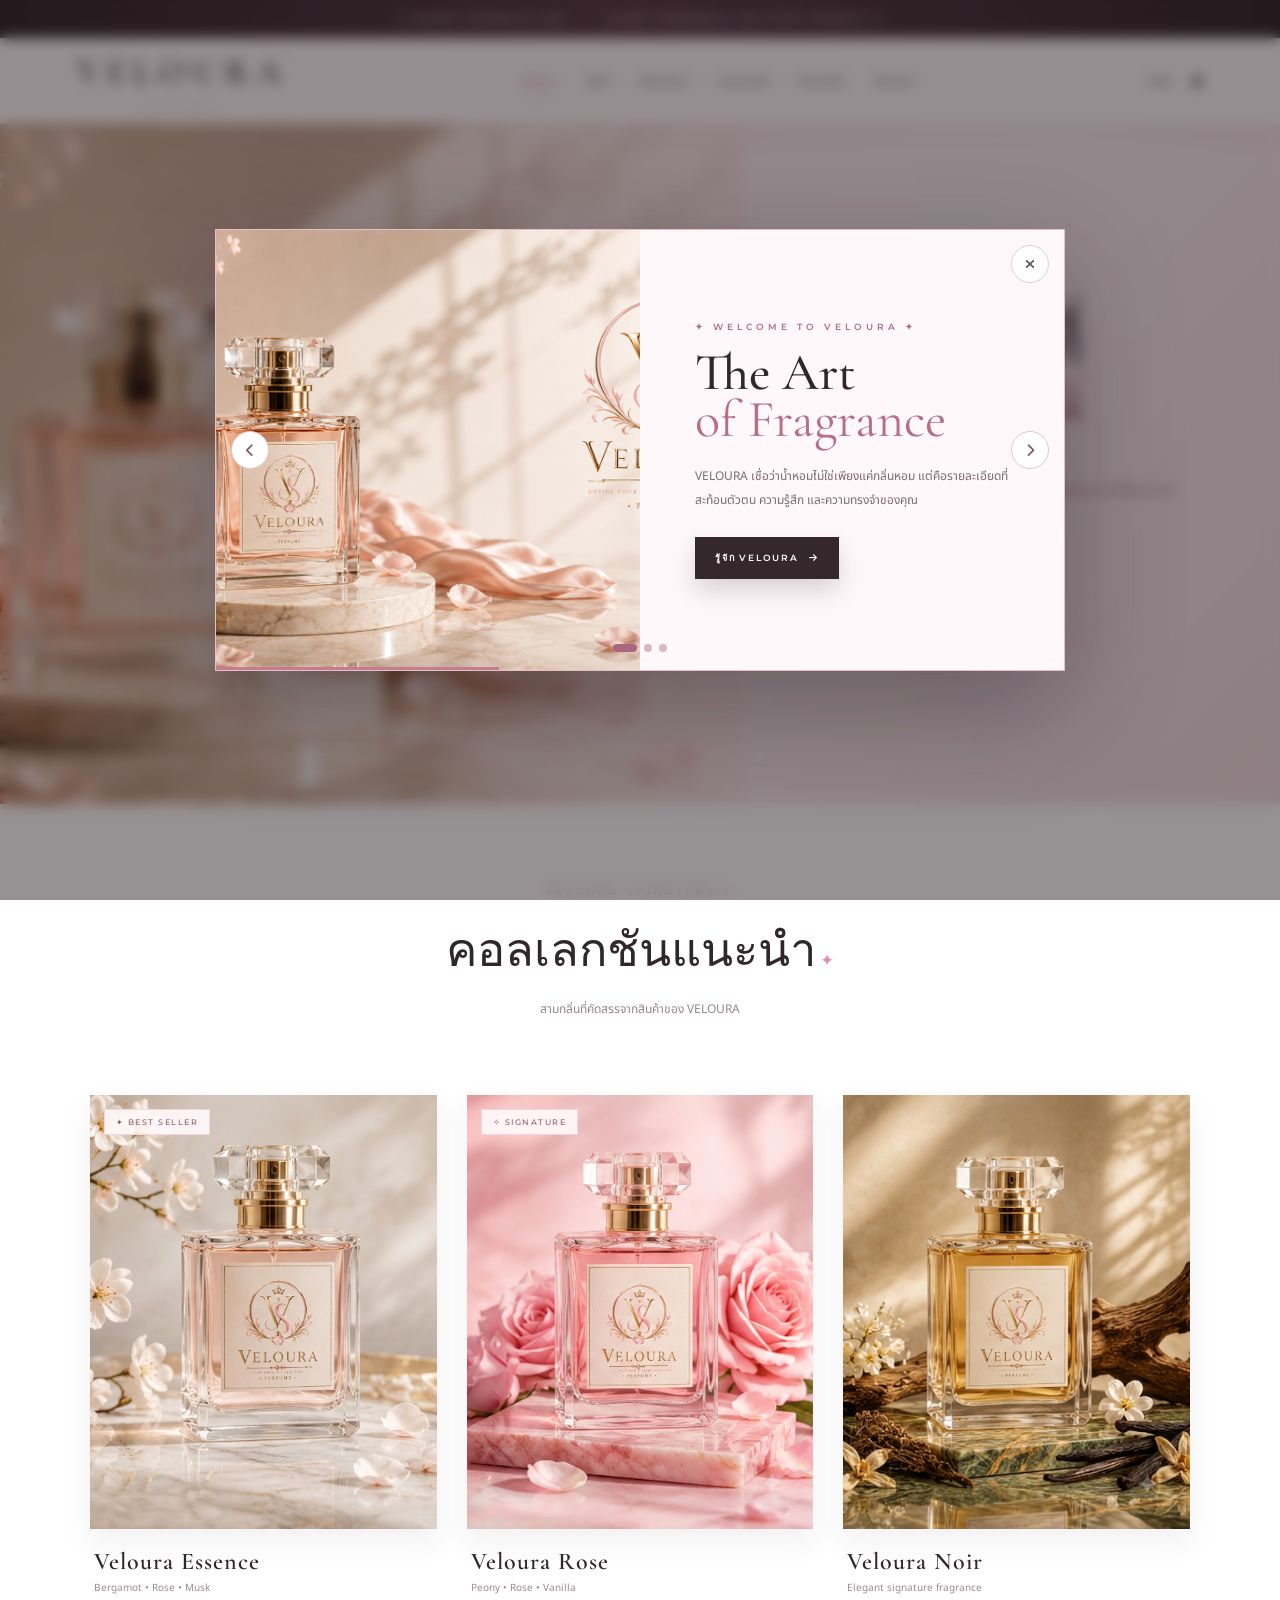
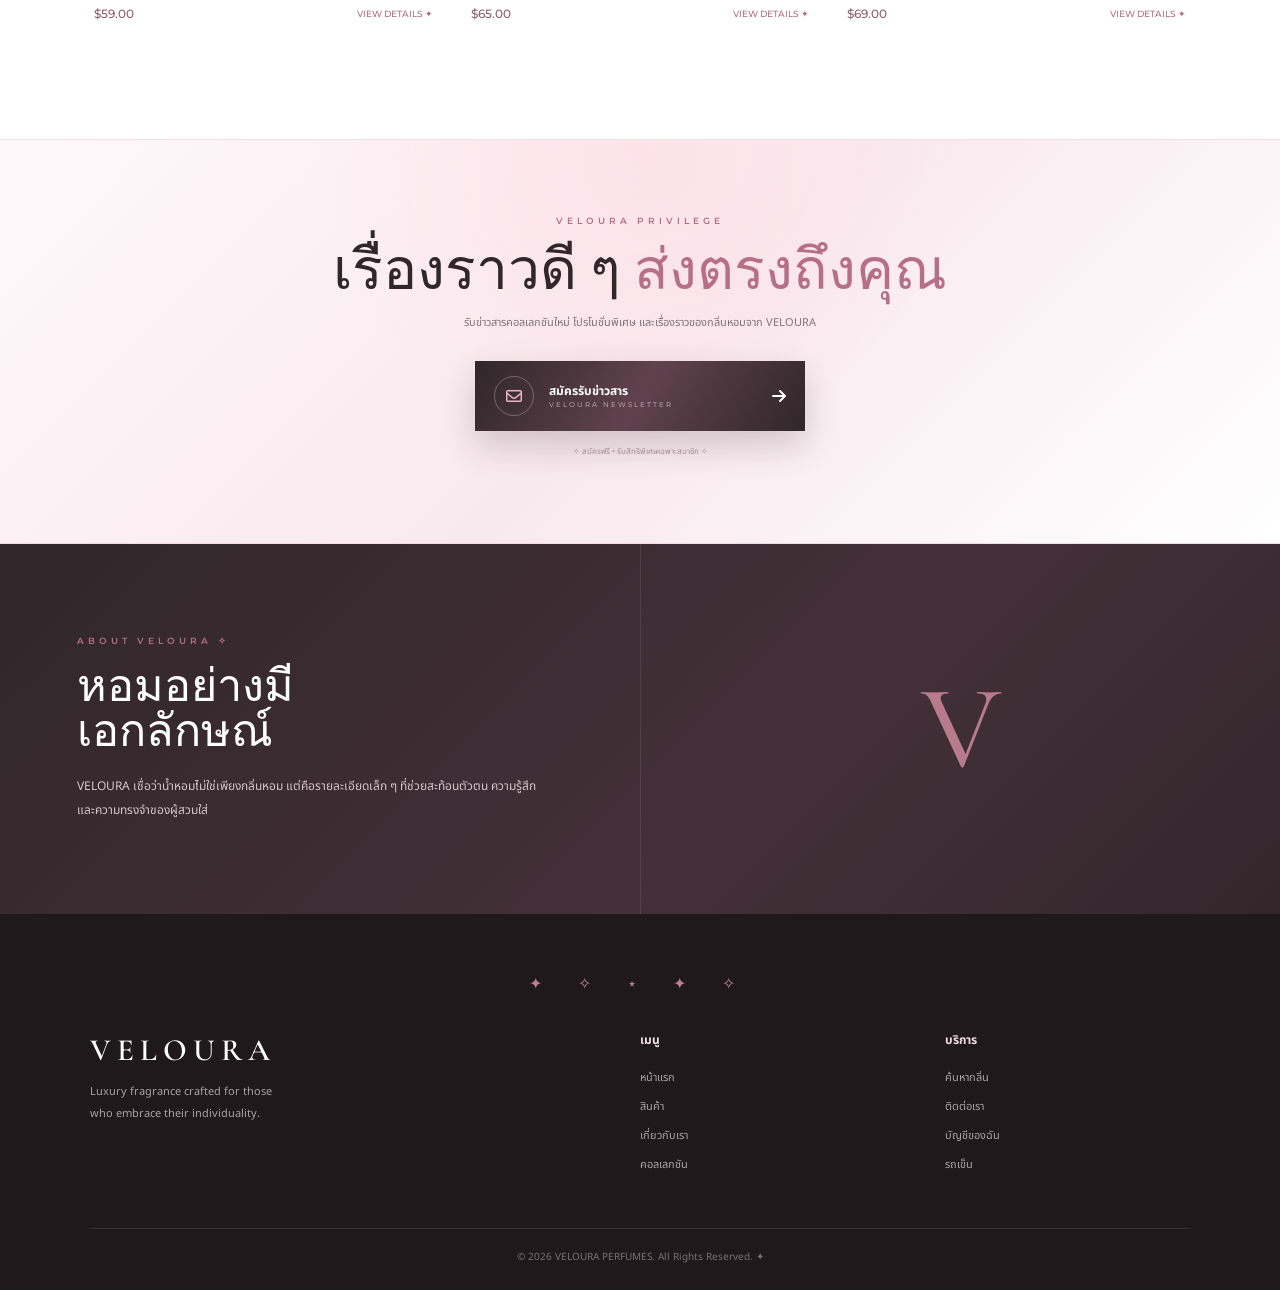
==== index.html @ f57fbe03 "Add initial index.html for Veloura Perfumes site" ====
<!DOCTYPE html>
<html lang="th">
<head>
<meta charset="UTF-8">
<meta name="viewport" content="width=device-width, initial-scale=1.0">
<title>Veloura Perfumes | Luxury Fragrance</title>
<link rel="preconnect" href="https://fonts.googleapis.com"><link rel="preconnect" href="https://fonts.gstatic.com" crossorigin>
<link href="https://fonts.googleapis.com/css2?family=Cormorant+Garamond:wght@400;500;600;700&family=Montserrat:wght@300;400;500;600&family=Noto+Sans+Thai:wght@300;400;500;600&display=swap" rel="stylesheet">
<link rel="stylesheet" href="https://cdnjs.cloudflare.com/ajax/libs/font-awesome/6.5.2/css/all.min.css">
<style>
*{box-sizing:border-box;margin:0;padding:0}html{scroll-behavior:smooth}body{font-family:"Noto Sans Thai","Montserrat",sans-serif;background:#fff9fb;color:#30272a;overflow-x:hidden}a{text-decoration:none;color:inherit}
.top-bar{min-height:38px;background:linear-gradient(90deg,#251b1f,#4a3039,#251b1f);color:#fff1f5;display:flex;align-items:center;justify-content:center;font-size:10px;letter-spacing:2px;text-align:center;padding:5px}
nav{min-height:86px;background:rgba(255,250,252,.94);backdrop-filter:blur(16px);display:flex;align-items:center;justify-content:space-between;padding:0 6%;border-bottom:1px solid #efdde3;position:sticky;top:0;z-index:1000;box-shadow:0 8px 30px rgba(109,66,81,.06)}
.logo{text-align:center;line-height:1;color:#30272a;min-width:190px;position:relative}.logo:before,.logo:after{content:"✦";position:absolute;color:#d28da2;font-size:10px;top:3px}.logo:before{left:0}.logo:after{right:0}.logo-main{display:block;font:600 35px "Cormorant Garamond";letter-spacing:7px}.logo-sub{display:block;font:8px "Montserrat";letter-spacing:6px;margin-top:8px;color:#b37c91}
.nav-links{display:flex;align-items:center;gap:27px}.nav-links a,.nav-right a{font-size:12px;color:#62545a;transition:.3s;position:relative}.nav-links a:after{content:"";position:absolute;left:50%;bottom:-10px;width:0;height:1px;background:#c9879c;transition:.3s;transform:translateX(-50%)}.nav-links a:hover,.nav-links a.active,.nav-right a:hover{color:#b36e85}.nav-links a:hover:after,.nav-links a.active:after{width:70%}.nav-right{display:flex;align-items:center;gap:20px}.cart{position:relative}.cart-count{position:absolute;top:-10px;right:-13px;width:18px;height:18px;border-radius:50%;background:linear-gradient(135deg,#d996aa,#b96f89);color:#fff;font:10px "Montserrat";display:flex;align-items:center;justify-content:center}
.hero{min-height:680px;display:grid;grid-template-columns:58% 42%;overflow:hidden;background:linear-gradient(135deg,#f5e4e8,#f8eef1 55%,#f0dce2)}.hero-image{min-height:680px;overflow:hidden;position:relative}.hero-image:after{content:"";position:absolute;inset:0;background:linear-gradient(90deg,transparent 55%,rgba(246,226,232,.82))}.hero-image img{width:100%;height:100%;object-fit:cover;display:block;transition:1.2s}.hero:hover .hero-image img{transform:scale(1.025)}.hero-content{display:flex;flex-direction:column;justify-content:center;padding:70px 10%}.eyebrow,.ad-kicker,.newsletter-cta-kicker,.story-kicker{font:600 9px "Montserrat";letter-spacing:4px;color:#b36e85;margin-bottom:18px}.hero h1{font:500 clamp(50px,5vw,78px)/.88 "Cormorant Garamond";margin-bottom:20px}.hero h1 em,.ad-content h2 em,.ad-new-content h2 em,.newsletter-cta-content h2 em{color:#b66f86;font-style:normal;font-weight:400}.hero-line{width:80px;height:2px;background:linear-gradient(90deg,#c7859a,#eed2da);margin:5px 0 22px}.hero-description{font-size:13px;line-height:2;color:#786b71;max-width:390px;margin-bottom:32px}.shop-button,.ad-button{display:inline-flex;align-items:center;justify-content:center;gap:10px;width:max-content;padding:14px 20px;background:#34282d;color:#fff;font:600 9px "Montserrat";letter-spacing:1.8px;transition:.3s;box-shadow:0 12px 25px rgba(52,40,45,.18)}.shop-button{width:200px}.shop-button:hover,.ad-button:hover{background:#a9667d;transform:translateY(-3px)}.hero-note{margin-top:25px;font-size:9px;letter-spacing:1.5px;color:#9b858d}
.intro{text-align:center;padding:82px 20px 52px;background:#fff}.intro-kicker{font:500 9px "Montserrat";letter-spacing:4px;color:#bd7d91;margin-bottom:15px}.intro h2{font:500 47px "Cormorant Garamond";margin-bottom:13px}.intro h2:after{content:"  ✦";color:#d596aa;font-size:17px}.intro p{font-size:12px;color:#95868d}.collection{background:#fff;padding:25px 7% 100px}.products{display:grid;grid-template-columns:repeat(3,1fr);gap:30px;max-width:1120px;margin:auto}.product{position:relative;transition:.35s}.product:hover{transform:translateY(-7px)}.product-image{aspect-ratio:4/5;background:#f7eef1;overflow:hidden;position:relative;box-shadow:0 12px 28px rgba(95,57,70,.08)}.product-image img{width:100%;height:100%;object-fit:cover;display:block;transition:.7s}.product:hover img{transform:scale(1.065)}.product-tag{position:absolute;top:14px;left:14px;background:rgba(255,248,250,.92);padding:7px 11px;font:500 8px "Montserrat";letter-spacing:1.5px;color:#8c5d6d;z-index:2;border:1px solid #f0d6de}.product-info{padding:18px 4px}.product-info h3{font:600 24px "Cormorant Garamond";letter-spacing:1px;margin-bottom:4px}.product-info p{font-size:10px;color:#998a91;margin-bottom:10px;white-space:nowrap;overflow:hidden;text-overflow:ellipsis}.product-bottom{display:flex;justify-content:space-between;align-items:center}.product-price{font:500 12px "Montserrat";color:#8e6070}.view-product{font:500 9px "Montserrat";color:#b16d83}
.newsletter-cta-section{padding:75px 20px 85px;text-align:center;background:radial-gradient(circle at 50% 0%,rgba(255,220,230,.65),transparent 42%),linear-gradient(135deg,#fff8fa,#f8e9ee 52%,#fff);border-block:1px solid #f1dce3}.newsletter-cta-content{max-width:620px;margin:auto}.newsletter-cta-content h2{font:500 clamp(40px,5vw,57px)/.95 "Cormorant Garamond";margin-bottom:14px}.newsletter-cta-content p{max-width:470px;margin:0 auto 27px;color:#83747b;font-size:11px;line-height:2}.newsletter-main-button{display:inline-flex;align-items:center;gap:15px;min-width:330px;padding:15px 19px;text-align:left;background:linear-gradient(120deg,#30272a,#60424d,#30272a);color:#fff;box-shadow:0 15px 35px rgba(62,40,49,.2)}.button-icon{width:40px;height:40px;display:flex;align-items:center;justify-content:center;border:1px solid rgba(255,255,255,.28);border-radius:50%;color:#e8b6c5}.newsletter-main-button strong{display:block;font-size:12px}.newsletter-main-button small{display:block;color:#cdbdc3;font:7px "Montserrat";letter-spacing:2px}.button-arrow{margin-left:auto}.newsletter-cta-note{margin-top:15px;color:#a48d96;font-size:8px}
.story{background:linear-gradient(135deg,#30272a,#443038 60%,#33272c);color:#fff;display:grid;grid-template-columns:1fr 1fr;min-height:370px}.story-content{padding:75px 12%;display:flex;flex-direction:column;justify-content:center}.story h2{font:500 45px/1 "Cormorant Garamond";margin-bottom:20px}.story p{font-size:12px;line-height:2;color:#d4c5ca;max-width:460px}.story-mark{display:flex;align-items:center;justify-content:center;font:500 120px "Cormorant Garamond";color:#b87b8e;border-left:1px solid rgba(255,255,255,.09)}
footer{background:#20191c;color:#fff;padding:58px 7% 25px}footer:before{content:"✦  ✧  ⋆  ✦  ✧";display:block;text-align:center;color:#bd8093;letter-spacing:16px;margin-bottom:35px}.footer-container{display:grid;grid-template-columns:2fr 1fr 1fr;gap:60px;max-width:1120px;margin:auto}.footer-logo{font:600 31px "Cormorant Garamond";letter-spacing:6px;margin-bottom:12px}footer p,footer a{font-size:11px;line-height:2;color:#aaa0a4}footer h3{font-size:12px;margin-bottom:18px;color:#f0dbe2}footer a{display:block;margin-bottom:7px}.copyright{text-align:center;border-top:1px solid #3b3034;margin-top:45px;padding-top:20px;color:#777075;font-size:10px}
/* Popup */.veloura-ad-overlay{position:fixed;inset:0;z-index:20000;display:flex;align-items:center;justify-content:center;padding:20px;background:rgba(36,25,30,.48);backdrop-filter:blur(7px)}.veloura-ad-box{width:min(850px,100%);min-height:440px;position:relative;overflow:hidden;background:#fff8fa;border:1px solid rgba(213,145,164,.55);box-shadow:0 35px 100px rgba(30,20,25,.35)}.veloura-ad-slider{min-height:440px;position:relative}.veloura-ad-slide{position:absolute;inset:0;display:grid;grid-template-columns:1fr 1fr;opacity:0;visibility:hidden;transform:translateX(20px);transition:.45s}.veloura-ad-slide.active{opacity:1;visibility:visible;transform:translateX(0)}.veloura-ad-close{position:absolute;z-index:20;top:15px;right:15px;width:38px;height:38px;border-radius:50%;border:1px solid #e4cbd4;background:#fff;color:#5c4b52;cursor:pointer}.ad-store-image,.ad-new-image{min-height:440px;overflow:hidden}.ad-store-image img,.ad-new-image img{width:100%;height:100%;object-fit:cover;display:block}.ad-content,.ad-new-content{padding:55px;display:flex;flex-direction:column;justify-content:center}.ad-content h2,.ad-new-content h2{font:500 52px/.9 "Cormorant Garamond";margin-bottom:20px}.ad-content p,.ad-new-description{font-size:12px;line-height:2;color:#786b71;margin-bottom:25px}.ad-promotion{background:linear-gradient(135deg,#38282f,#62404d);color:#fff;display:flex;align-items:center;justify-content:center;text-align:center}.ad-promotion-content{padding:50px 30px}.ad-promotion h2{font:500 60px/.9 "Cormorant Garamond";margin-bottom:10px}.ad-promotion .ad-kicker{color:#e5b4c2}.promo-big{font:600 25px "Montserrat";letter-spacing:2px;margin-bottom:12px}.promo-detail{color:#d8c6cd;font-size:11px;line-height:2;max-width:440px;margin:0 auto 25px}.promo-code{display:inline-block;padding:9px 20px;border:1px solid rgba(232,185,199,.55);color:#f0c8d4;font:600 10px "Montserrat";letter-spacing:2px;margin-bottom:25px}.ad-promotion .ad-button{background:#f0c7d3;color:#3b2b31;margin:auto}.ad-new-product{display:grid;grid-template-columns:45% 55%;background:#fff8fa}.new-label{position:absolute;top:22px;left:22px;z-index:4;padding:8px 12px;background:#fff;border:1px solid #e5c9d2;color:#9a6174;font:600 8px "Montserrat";letter-spacing:1.7px}.ad-new-image{position:relative;background:#f3e1e7}.ad-new-content h2{font-size:48px}.ad-new-name{font:600 27px "Cormorant Garamond";color:#b16d83;margin-bottom:10px}.ad-new-description{display:-webkit-box;-webkit-line-clamp:3;-webkit-box-orient:vertical;overflow:hidden}.ad-new-price{font:600 14px "Montserrat";color:#8e6070;letter-spacing:1px;margin-bottom:22px}.ad-controls{position:absolute;left:50%;bottom:18px;transform:translateX(-50%);z-index:30;display:flex;gap:7px}.ad-dot{width:8px;height:8px;border:0;border-radius:50%;background:#d9b7c2;cursor:pointer}.ad-dot.active{width:24px;border-radius:10px;background:#a9677d}.ad-arrow{position:absolute;top:50%;transform:translateY(-50%);z-index:25;width:38px;height:38px;border-radius:50%;border:1px solid #dfc5cd;background:#fff;color:#725963;cursor:pointer}.ad-prev{left:15px}.ad-next{right:15px}.ad-progress{position:absolute;left:0;bottom:0;height:3px;width:33.333%;background:#c37d93;z-index:40}
@media(max-width:800px){nav{padding:18px 20px;flex-wrap:wrap;justify-content:center;gap:16px}.logo{width:100%;order:-1}.nav-links{flex-wrap:wrap;justify-content:center;gap:14px}.nav-right{position:static}.hero{grid-template-columns:1fr}.hero-image{min-height:430px}.hero-content{text-align:center;align-items:center;min-height:500px}.hero-line{margin-inline:auto}.products{grid-template-columns:repeat(2,1fr)}.story{grid-template-columns:1fr}.story-mark{display:none}.veloura-ad-slide{grid-template-columns:1fr;overflow-y:auto}.ad-store-image,.ad-new-image{min-height:220px;height:220px}.ad-content,.ad-new-content{padding:30px 28px 65px;min-height:280px}.ad-promotion{min-height:500px}.ad-new-product{grid-template-columns:1fr}}
@media(max-width:550px){.top-bar{font-size:8px}.hero-image{min-height:330px}.hero h1{font-size:50px}.intro h2{font-size:38px}.collection{padding-inline:20px}.products{grid-template-columns:1fr;max-width:360px}.footer-container{grid-template-columns:1fr;gap:30px}.veloura-ad-overlay{padding:12px}.veloura-ad-box,.veloura-ad-slider{min-height:540px}.ad-promotion{min-height:540px}.ad-promotion h2{font-size:43px}.ad-content h2,.ad-new-content h2{font-size:40px}.newsletter-main-button{min-width:280px}}
</style>
</head>
<body>

<div class="veloura-ad-overlay" id="velouraAd" role="dialog" aria-modal="true">
<div class="veloura-ad-box">
<button type="button" class="veloura-ad-close" id="closeVelouraAd" aria-label="ปิดโฆษณา"><i class="fa-solid fa-xmark"></i></button>
<div class="veloura-ad-slider">
<div class="veloura-ad-slide active">
<div class="ad-store-image"><img src="images/perfume-hero.jpg" alt="Veloura Perfumes"></div>
<div class="ad-content"><div class="ad-kicker">✦ WELCOME TO VELOURA ✦</div><h2>The Art<br><em>of Fragrance</em></h2><p>VELOURA เชื่อว่าน้ำหอมไม่ใช่เพียงแค่กลิ่นหอม แต่คือรายละเอียดที่สะท้อนตัวตน ความรู้สึก และความทรงจำของคุณ</p><a href="about.html" class="ad-button">รู้จัก VELOURA <i class="fa-solid fa-arrow-right"></i></a></div>
</div>
<div class="veloura-ad-slide">
<div class="ad-promotion"><div class="ad-promotion-content"><div class="ad-kicker">✦ VELOURA SPECIAL OFFER ✦</div><h2>Special<br><em>Privilege</em></h2><div class="promo-big">FREE SHIPPING</div><p class="promo-detail">จัดส่งฟรีสำหรับทุกคำสั่งซื้อ เมื่อมียอดสั่งซื้อครบ $50 พร้อมพบกับคอลเลกชันและสิทธิพิเศษจาก VELOURA</p><div class="promo-code">✦ ORDER $50+ • FREE SHIPPING ✦</div><br><a href="products.html" class="ad-button">ช้อปสินค้า <i class="fa-solid fa-arrow-right"></i></a></div></div>
</div>
<div class="veloura-ad-slide">
<div class="ad-new-product">
<div class="ad-new-image"><div class="new-label">✦ NEW ARRIVAL</div><img src="images/perfume5.jpg" alt="Veloura New Scent" onerror="this.src='images/perfume-hero.jpg';"></div>
<div class="ad-new-content"><div class="ad-kicker">VELOURA NEW COLLECTION</div><h2>Meet<br><em>the New Scent</em></h2><div class="ad-new-name">Veloura Signature</div><p class="ad-new-description">ค้นพบกลิ่นใหม่จาก VELOURA น้ำหอมที่ออกแบบมาเพื่อสะท้อนตัวตนและเสน่ห์ในแบบของคุณ</p><div class="ad-new-price">$75.00</div><a href="products.html" class="ad-button">ดูสินค้าใหม่ <i class="fa-solid fa-arrow-right"></i></a></div>
</div>
</div>
</div>
<button type="button" class="ad-arrow ad-prev" id="adPrev"><i class="fa-solid fa-chevron-left"></i></button>
<button type="button" class="ad-arrow ad-next" id="adNext"><i class="fa-solid fa-chevron-right"></i></button>
<div class="ad-controls"><button class="ad-dot active" data-slide="0"></button><button class="ad-dot" data-slide="1"></button><button class="ad-dot" data-slide="2"></button></div><div class="ad-progress" id="adProgress"></div>
</div></div>

<div class="top-bar">✦ จัดส่งฟรี เมื่อสั่งซื้อครบ $50 &nbsp; • &nbsp; LUXURY FRAGRANCE FOR EVERY MOMENT ✦</div>
<nav>
<a href="index.html" class="logo"><span class="logo-main">VELOURA</span><span class="logo-sub">PERFUMES</span></a>
<div class="nav-links"><a href="index.html" class="active">หน้าแรก</a><a href="products.html">สินค้า</a><a href="about.html">เกี่ยวกับเรา</a><a href="collection.html">คอลเลกชัน</a><a href="find-scent.html">ค้นหากลิ่น</a><a href="contact.html">ติดต่อเรา</a></div>
<div class="nav-right"><a href="account.html">บัญชี</a><a href="cart.html" class="cart"><i class="fa-solid fa-bag-shopping"></i><span class="cart-count" id="cartCount">0</span></a></div>
</nav>

<section class="hero"><div class="hero-image"><img src="images/perfume-hero.jpg" alt="Veloura Luxury Perfume"></div><div class="hero-content"><div class="eyebrow">✦ THE ART OF FRAGRANCE ✦</div><h1>กลิ่นหอมที่<br><em>เป็นตัวคุณ</em></h1><div class="hero-line"></div><p class="hero-description">ค้นพบเสน่ห์ของน้ำหอมที่คัดสรรอย่างพิถีพิถัน ให้ทุกกลิ่นบอกเล่าเรื่องราวและสะท้อนตัวตนของคุณ</p><a href="products.html" class="shop-button">เลือกซื้อน้ำหอม <i class="fa-solid fa-arrow-right"></i></a><div class="hero-note">✧ EAU DE PARFUM • SIGNATURE COLLECTION ✧</div></div></section>

<section class="intro"><div class="intro-kicker">VELOURA SIGNATURE ✦</div><h2>คอลเลกชันแนะนำ</h2><p>สามกลิ่นที่คัดสรรจากสินค้าของ VELOURA</p></section>
<section class="collection"><div class="products">
<a href="products.html" class="product"><div class="product-image"><div class="product-tag">✦ BEST SELLER</div><img src="images/perfume1.jpg" alt="Veloura Essence" onerror="this.src='images/perfume-hero.jpg';"></div><div class="product-info"><h3>Veloura Essence</h3><p>Bergamot • Rose • Musk</p><div class="product-bottom"><span class="product-price">$59.00</span><span class="view-product">VIEW DETAILS ✦</span></div></div></a>
<a href="products.html" class="product"><div class="product-image"><div class="product-tag">✧ SIGNATURE</div><img src="images/perfume2.jpg" alt="Veloura Rose" onerror="this.src='images/perfume-hero.jpg';"></div><div class="product-info"><h3>Veloura Rose</h3><p>Peony • Rose • Vanilla</p><div class="product-bottom"><span class="product-price">$65.00</span><span class="view-product">VIEW DETAILS ✦</span></div></div></a>
<a href="products.html" class="product"><div class="product-image"><img src="images/perfume3.jpg" alt="Veloura Noir" onerror="this.src='images/perfume-hero.jpg';"></div><div class="product-info"><h3>Veloura Noir</h3><p>Elegant signature fragrance</p><div class="product-bottom"><span class="product-price">$69.00</span><span class="view-product">VIEW DETAILS ✦</span></div></div></a>
</div></section>

<section class="newsletter-cta-section"><div class="newsletter-cta-kicker">VELOURA PRIVILEGE</div><div class="newsletter-cta-content"><h2>เรื่องราวดี ๆ <em>ส่งตรงถึงคุณ</em></h2><p>รับข่าวสารคอลเลกชันใหม่ โปรโมชั่นพิเศษ และเรื่องราวของกลิ่นหอมจาก VELOURA</p><a href="newsletter.html" class="newsletter-main-button"><span class="button-icon"><i class="fa-regular fa-envelope"></i></span><span><strong>สมัครรับข่าวสาร</strong><small>VELOURA NEWSLETTER</small></span><i class="fa-solid fa-arrow-right button-arrow"></i></a><div class="newsletter-cta-note">✧ สมัครฟรี • รับสิทธิพิเศษเฉพาะสมาชิก ✧</div></div></section>
<section class="story"><div class="story-content"><div class="story-kicker">ABOUT VELOURA ✧</div><h2>หอมอย่างมี<br>เอกลักษณ์</h2><p>VELOURA เชื่อว่าน้ำหอมไม่ใช่เพียงกลิ่นหอม แต่คือรายละเอียดเล็ก ๆ ที่ช่วยสะท้อนตัวตน ความรู้สึก และความทรงจำของผู้สวมใส่</p></div><div class="story-mark">V</div></section>

<footer><div class="footer-container"><div><div class="footer-logo">VELOURA</div><p>Luxury fragrance crafted for those<br>who embrace their individuality.</p></div><div><h3>เมนู</h3><a href="index.html">หน้าแรก</a><a href="products.html">สินค้า</a><a href="about.html">เกี่ยวกับเรา</a><a href="collection.html">คอลเลกชัน</a></div><div><h3>บริการ</h3><a href="find-scent.html">ค้นหากลิ่น</a><a href="contact.html">ติดต่อเรา</a><a href="account.html">บัญชีของฉัน</a><a href="cart.html">รถเข็น</a></div></div><div class="copyright">© 2026 VELOURA PERFUMES. All Rights Reserved. ✦</div></footer>

<script>
document.addEventListener('DOMContentLoaded',function(){
const cartCount=document.getElementById('cartCount');let total=0;try{const cart=JSON.parse(localStorage.getItem('velouraCart'))||{};if(Array.isArray(cart)){cart.forEach(x=>total+=Number(x.quantity||x.qty||0))}else{Object.values(cart).forEach(x=>total+=typeof x==='object'?Number(x.quantity||x.qty||0):Number(x||0))}}catch(e){}if(total>0){cartCount.textContent=total;cartCount.style.display='flex'}else cartCount.style.display='none';
const ad=document.getElementById('velouraAd'),close=document.getElementById('closeVelouraAd'),slides=document.querySelectorAll('.veloura-ad-slide'),dots=document.querySelectorAll('.ad-dot'),prev=document.getElementById('adPrev'),next=document.getElementById('adNext'),progress=document.getElementById('adProgress');let current=0,timer=null,time=4500;
function show(i){if(i<0)i=slides.length-1;if(i>=slides.length)i=0;slides.forEach(s=>s.classList.remove('active'));dots.forEach(d=>d.classList.remove('active'));slides[i].classList.add('active');if(dots[i])dots[i].classList.add('active');current=i;progress.style.width=((i+1)/slides.length*100)+'%'}function start(){timer=setInterval(()=>show(current+1),time)}function restart(){clearInterval(timer);start()}function hide(){ad.style.opacity='0';ad.style.transition='opacity .25s';setTimeout(()=>ad.style.display='none',250);sessionStorage.setItem('velouraAdsClosed','1');clearInterval(timer)}
next.onclick=()=>{show(current+1);restart()};prev.onclick=()=>{show(current-1);restart()};dots.forEach(d=>d.onclick=()=>{show(parseInt(d.dataset.slide));restart()});close.onclick=hide;ad.onclick=e=>{if(e.target===ad)hide()};document.addEventListener('keydown',e=>{if(e.key==='Escape'&&ad.style.display!=='none')hide()});let sx=0;ad.addEventListener('touchstart',e=>sx=e.changedTouches[0].screenX,{passive:true});ad.addEventListener('touchend',e=>{let d=sx-e.changedTouches[0].screenX;if(Math.abs(d)>=50)d>0?(show(current+1),restart()):(show(current-1),restart())},{passive:true});
if(sessionStorage.getItem('velouraAdsClosed')==='1'){ad.style.display='none';return}show(0);start();
});
</script>
</body>
</html>
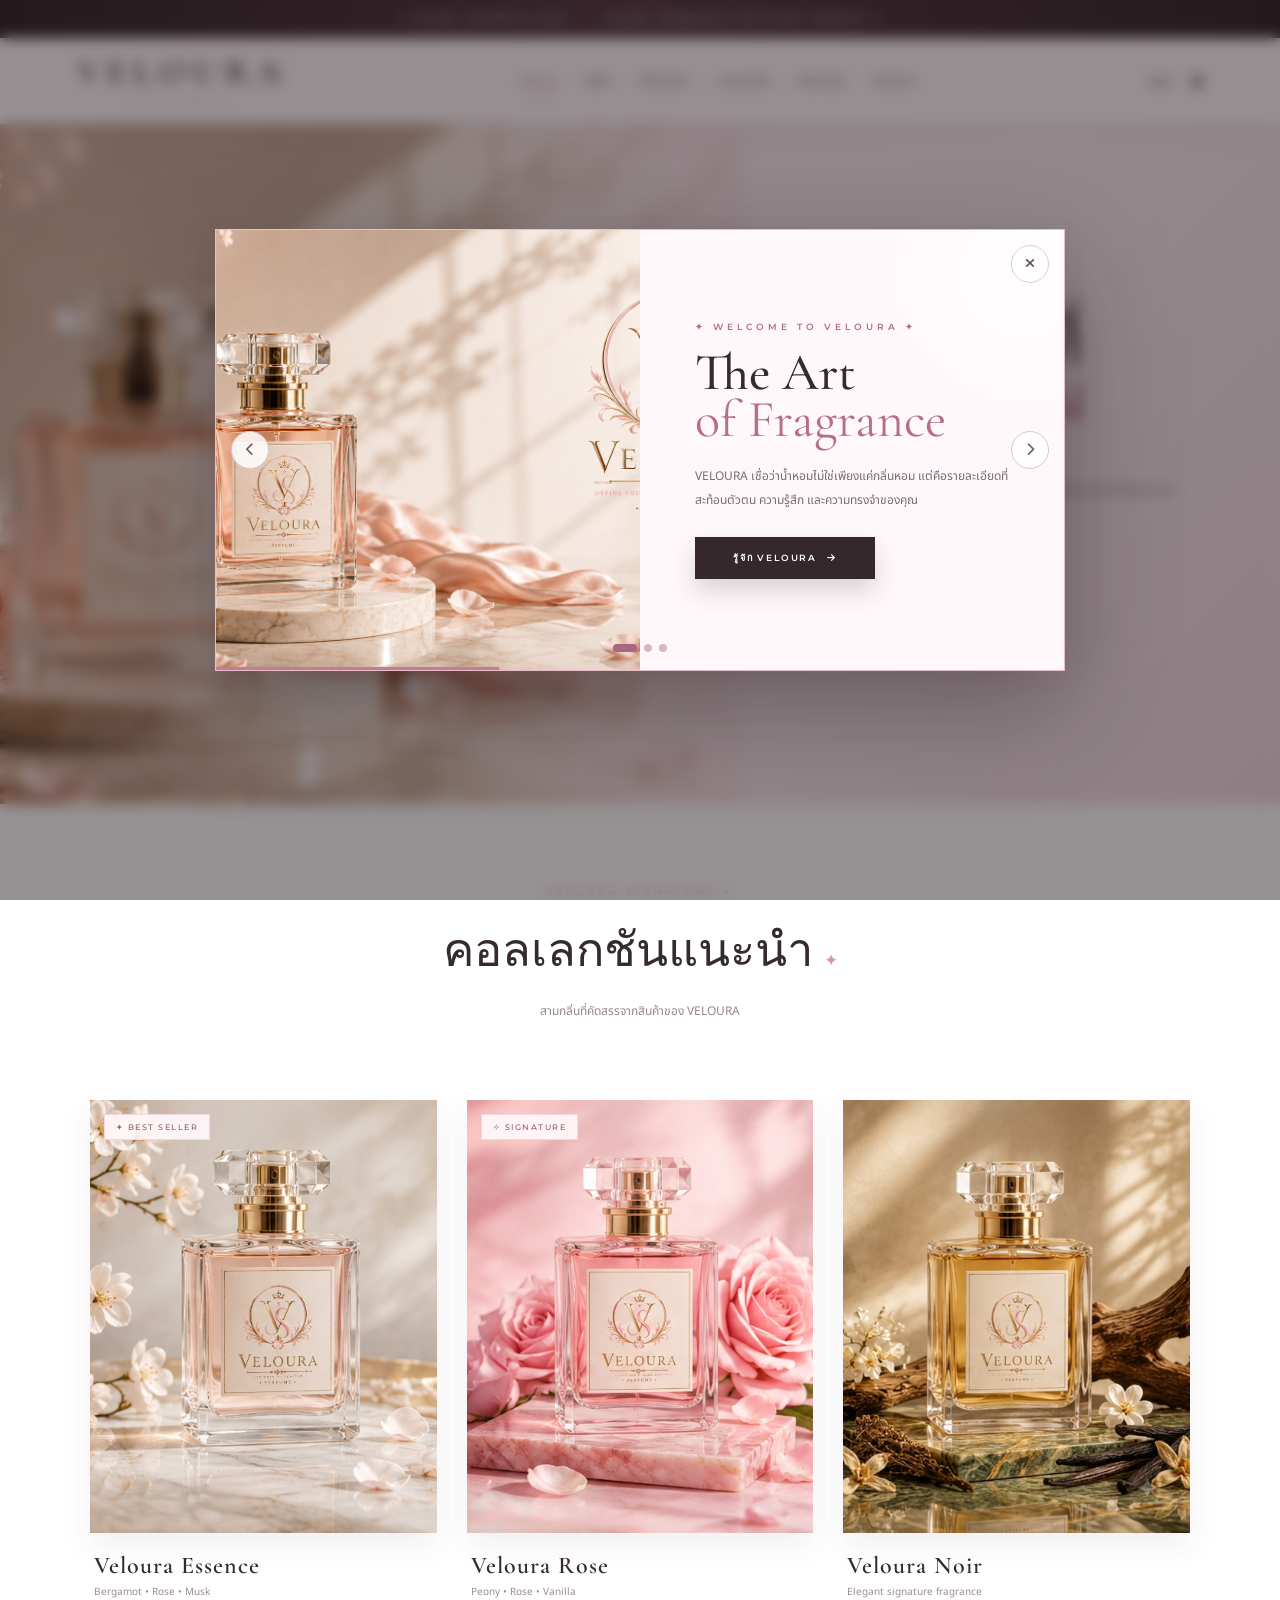
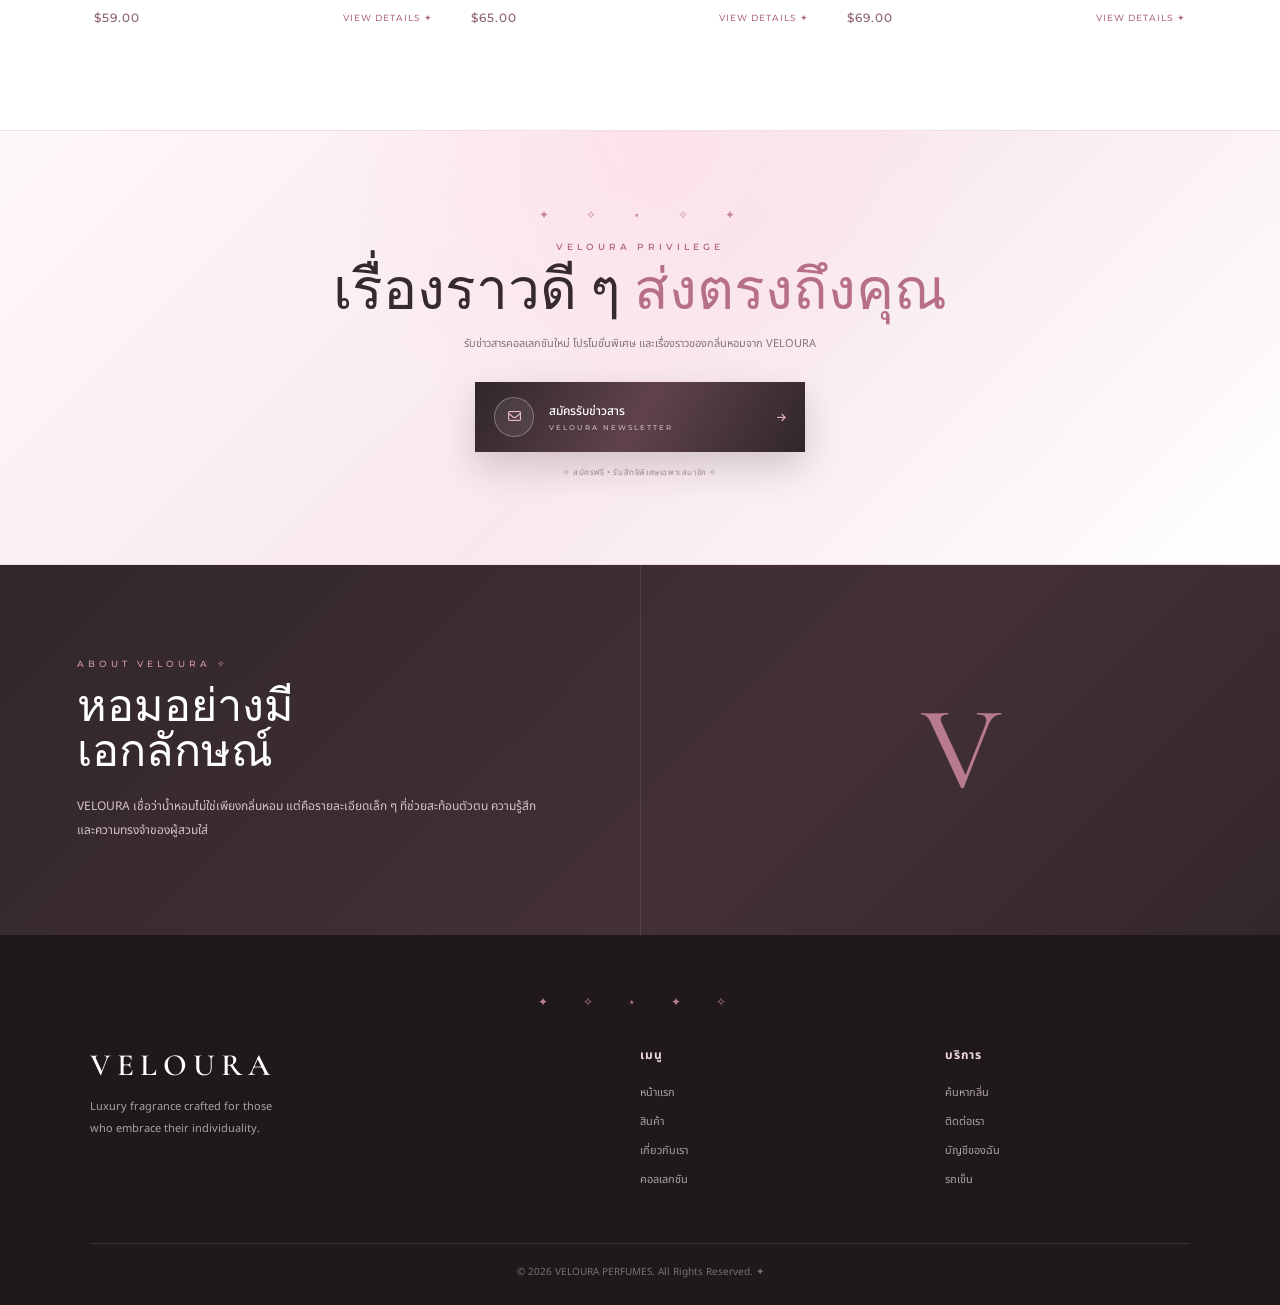
==== commit 44d845fe: "Update index.html" ====
--- a/index.html
+++ b/index.html
@@ -1,82 +1,3412 @@
 <!DOCTYPE html>
 <html lang="th">
+
 <head>
-<meta charset="UTF-8">
-<meta name="viewport" content="width=device-width, initial-scale=1.0">
-<title>Veloura Perfumes | Luxury Fragrance</title>
-<link rel="preconnect" href="https://fonts.googleapis.com"><link rel="preconnect" href="https://fonts.gstatic.com" crossorigin>
-<link href="https://fonts.googleapis.com/css2?family=Cormorant+Garamond:wght@400;500;600;700&family=Montserrat:wght@300;400;500;600&family=Noto+Sans+Thai:wght@300;400;500;600&display=swap" rel="stylesheet">
-<link rel="stylesheet" href="https://cdnjs.cloudflare.com/ajax/libs/font-awesome/6.5.2/css/all.min.css">
-<style>
-*{box-sizing:border-box;margin:0;padding:0}html{scroll-behavior:smooth}body{font-family:"Noto Sans Thai","Montserrat",sans-serif;background:#fff9fb;color:#30272a;overflow-x:hidden}a{text-decoration:none;color:inherit}
-.top-bar{min-height:38px;background:linear-gradient(90deg,#251b1f,#4a3039,#251b1f);color:#fff1f5;display:flex;align-items:center;justify-content:center;font-size:10px;letter-spacing:2px;text-align:center;padding:5px}
-nav{min-height:86px;background:rgba(255,250,252,.94);backdrop-filter:blur(16px);display:flex;align-items:center;justify-content:space-between;padding:0 6%;border-bottom:1px solid #efdde3;position:sticky;top:0;z-index:1000;box-shadow:0 8px 30px rgba(109,66,81,.06)}
-.logo{text-align:center;line-height:1;color:#30272a;min-width:190px;position:relative}.logo:before,.logo:after{content:"✦";position:absolute;color:#d28da2;font-size:10px;top:3px}.logo:before{left:0}.logo:after{right:0}.logo-main{display:block;font:600 35px "Cormorant Garamond";letter-spacing:7px}.logo-sub{display:block;font:8px "Montserrat";letter-spacing:6px;margin-top:8px;color:#b37c91}
-.nav-links{display:flex;align-items:center;gap:27px}.nav-links a,.nav-right a{font-size:12px;color:#62545a;transition:.3s;position:relative}.nav-links a:after{content:"";position:absolute;left:50%;bottom:-10px;width:0;height:1px;background:#c9879c;transition:.3s;transform:translateX(-50%)}.nav-links a:hover,.nav-links a.active,.nav-right a:hover{color:#b36e85}.nav-links a:hover:after,.nav-links a.active:after{width:70%}.nav-right{display:flex;align-items:center;gap:20px}.cart{position:relative}.cart-count{position:absolute;top:-10px;right:-13px;width:18px;height:18px;border-radius:50%;background:linear-gradient(135deg,#d996aa,#b96f89);color:#fff;font:10px "Montserrat";display:flex;align-items:center;justify-content:center}
-.hero{min-height:680px;display:grid;grid-template-columns:58% 42%;overflow:hidden;background:linear-gradient(135deg,#f5e4e8,#f8eef1 55%,#f0dce2)}.hero-image{min-height:680px;overflow:hidden;position:relative}.hero-image:after{content:"";position:absolute;inset:0;background:linear-gradient(90deg,transparent 55%,rgba(246,226,232,.82))}.hero-image img{width:100%;height:100%;object-fit:cover;display:block;transition:1.2s}.hero:hover .hero-image img{transform:scale(1.025)}.hero-content{display:flex;flex-direction:column;justify-content:center;padding:70px 10%}.eyebrow,.ad-kicker,.newsletter-cta-kicker,.story-kicker{font:600 9px "Montserrat";letter-spacing:4px;color:#b36e85;margin-bottom:18px}.hero h1{font:500 clamp(50px,5vw,78px)/.88 "Cormorant Garamond";margin-bottom:20px}.hero h1 em,.ad-content h2 em,.ad-new-content h2 em,.newsletter-cta-content h2 em{color:#b66f86;font-style:normal;font-weight:400}.hero-line{width:80px;height:2px;background:linear-gradient(90deg,#c7859a,#eed2da);margin:5px 0 22px}.hero-description{font-size:13px;line-height:2;color:#786b71;max-width:390px;margin-bottom:32px}.shop-button,.ad-button{display:inline-flex;align-items:center;justify-content:center;gap:10px;width:max-content;padding:14px 20px;background:#34282d;color:#fff;font:600 9px "Montserrat";letter-spacing:1.8px;transition:.3s;box-shadow:0 12px 25px rgba(52,40,45,.18)}.shop-button{width:200px}.shop-button:hover,.ad-button:hover{background:#a9667d;transform:translateY(-3px)}.hero-note{margin-top:25px;font-size:9px;letter-spacing:1.5px;color:#9b858d}
-.intro{text-align:center;padding:82px 20px 52px;background:#fff}.intro-kicker{font:500 9px "Montserrat";letter-spacing:4px;color:#bd7d91;margin-bottom:15px}.intro h2{font:500 47px "Cormorant Garamond";margin-bottom:13px}.intro h2:after{content:"  ✦";color:#d596aa;font-size:17px}.intro p{font-size:12px;color:#95868d}.collection{background:#fff;padding:25px 7% 100px}.products{display:grid;grid-template-columns:repeat(3,1fr);gap:30px;max-width:1120px;margin:auto}.product{position:relative;transition:.35s}.product:hover{transform:translateY(-7px)}.product-image{aspect-ratio:4/5;background:#f7eef1;overflow:hidden;position:relative;box-shadow:0 12px 28px rgba(95,57,70,.08)}.product-image img{width:100%;height:100%;object-fit:cover;display:block;transition:.7s}.product:hover img{transform:scale(1.065)}.product-tag{position:absolute;top:14px;left:14px;background:rgba(255,248,250,.92);padding:7px 11px;font:500 8px "Montserrat";letter-spacing:1.5px;color:#8c5d6d;z-index:2;border:1px solid #f0d6de}.product-info{padding:18px 4px}.product-info h3{font:600 24px "Cormorant Garamond";letter-spacing:1px;margin-bottom:4px}.product-info p{font-size:10px;color:#998a91;margin-bottom:10px;white-space:nowrap;overflow:hidden;text-overflow:ellipsis}.product-bottom{display:flex;justify-content:space-between;align-items:center}.product-price{font:500 12px "Montserrat";color:#8e6070}.view-product{font:500 9px "Montserrat";color:#b16d83}
-.newsletter-cta-section{padding:75px 20px 85px;text-align:center;background:radial-gradient(circle at 50% 0%,rgba(255,220,230,.65),transparent 42%),linear-gradient(135deg,#fff8fa,#f8e9ee 52%,#fff);border-block:1px solid #f1dce3}.newsletter-cta-content{max-width:620px;margin:auto}.newsletter-cta-content h2{font:500 clamp(40px,5vw,57px)/.95 "Cormorant Garamond";margin-bottom:14px}.newsletter-cta-content p{max-width:470px;margin:0 auto 27px;color:#83747b;font-size:11px;line-height:2}.newsletter-main-button{display:inline-flex;align-items:center;gap:15px;min-width:330px;padding:15px 19px;text-align:left;background:linear-gradient(120deg,#30272a,#60424d,#30272a);color:#fff;box-shadow:0 15px 35px rgba(62,40,49,.2)}.button-icon{width:40px;height:40px;display:flex;align-items:center;justify-content:center;border:1px solid rgba(255,255,255,.28);border-radius:50%;color:#e8b6c5}.newsletter-main-button strong{display:block;font-size:12px}.newsletter-main-button small{display:block;color:#cdbdc3;font:7px "Montserrat";letter-spacing:2px}.button-arrow{margin-left:auto}.newsletter-cta-note{margin-top:15px;color:#a48d96;font-size:8px}
-.story{background:linear-gradient(135deg,#30272a,#443038 60%,#33272c);color:#fff;display:grid;grid-template-columns:1fr 1fr;min-height:370px}.story-content{padding:75px 12%;display:flex;flex-direction:column;justify-content:center}.story h2{font:500 45px/1 "Cormorant Garamond";margin-bottom:20px}.story p{font-size:12px;line-height:2;color:#d4c5ca;max-width:460px}.story-mark{display:flex;align-items:center;justify-content:center;font:500 120px "Cormorant Garamond";color:#b87b8e;border-left:1px solid rgba(255,255,255,.09)}
-footer{background:#20191c;color:#fff;padding:58px 7% 25px}footer:before{content:"✦  ✧  ⋆  ✦  ✧";display:block;text-align:center;color:#bd8093;letter-spacing:16px;margin-bottom:35px}.footer-container{display:grid;grid-template-columns:2fr 1fr 1fr;gap:60px;max-width:1120px;margin:auto}.footer-logo{font:600 31px "Cormorant Garamond";letter-spacing:6px;margin-bottom:12px}footer p,footer a{font-size:11px;line-height:2;color:#aaa0a4}footer h3{font-size:12px;margin-bottom:18px;color:#f0dbe2}footer a{display:block;margin-bottom:7px}.copyright{text-align:center;border-top:1px solid #3b3034;margin-top:45px;padding-top:20px;color:#777075;font-size:10px}
-/* Popup */.veloura-ad-overlay{position:fixed;inset:0;z-index:20000;display:flex;align-items:center;justify-content:center;padding:20px;background:rgba(36,25,30,.48);backdrop-filter:blur(7px)}.veloura-ad-box{width:min(850px,100%);min-height:440px;position:relative;overflow:hidden;background:#fff8fa;border:1px solid rgba(213,145,164,.55);box-shadow:0 35px 100px rgba(30,20,25,.35)}.veloura-ad-slider{min-height:440px;position:relative}.veloura-ad-slide{position:absolute;inset:0;display:grid;grid-template-columns:1fr 1fr;opacity:0;visibility:hidden;transform:translateX(20px);transition:.45s}.veloura-ad-slide.active{opacity:1;visibility:visible;transform:translateX(0)}.veloura-ad-close{position:absolute;z-index:20;top:15px;right:15px;width:38px;height:38px;border-radius:50%;border:1px solid #e4cbd4;background:#fff;color:#5c4b52;cursor:pointer}.ad-store-image,.ad-new-image{min-height:440px;overflow:hidden}.ad-store-image img,.ad-new-image img{width:100%;height:100%;object-fit:cover;display:block}.ad-content,.ad-new-content{padding:55px;display:flex;flex-direction:column;justify-content:center}.ad-content h2,.ad-new-content h2{font:500 52px/.9 "Cormorant Garamond";margin-bottom:20px}.ad-content p,.ad-new-description{font-size:12px;line-height:2;color:#786b71;margin-bottom:25px}.ad-promotion{background:linear-gradient(135deg,#38282f,#62404d);color:#fff;display:flex;align-items:center;justify-content:center;text-align:center}.ad-promotion-content{padding:50px 30px}.ad-promotion h2{font:500 60px/.9 "Cormorant Garamond";margin-bottom:10px}.ad-promotion .ad-kicker{color:#e5b4c2}.promo-big{font:600 25px "Montserrat";letter-spacing:2px;margin-bottom:12px}.promo-detail{color:#d8c6cd;font-size:11px;line-height:2;max-width:440px;margin:0 auto 25px}.promo-code{display:inline-block;padding:9px 20px;border:1px solid rgba(232,185,199,.55);color:#f0c8d4;font:600 10px "Montserrat";letter-spacing:2px;margin-bottom:25px}.ad-promotion .ad-button{background:#f0c7d3;color:#3b2b31;margin:auto}.ad-new-product{display:grid;grid-template-columns:45% 55%;background:#fff8fa}.new-label{position:absolute;top:22px;left:22px;z-index:4;padding:8px 12px;background:#fff;border:1px solid #e5c9d2;color:#9a6174;font:600 8px "Montserrat";letter-spacing:1.7px}.ad-new-image{position:relative;background:#f3e1e7}.ad-new-content h2{font-size:48px}.ad-new-name{font:600 27px "Cormorant Garamond";color:#b16d83;margin-bottom:10px}.ad-new-description{display:-webkit-box;-webkit-line-clamp:3;-webkit-box-orient:vertical;overflow:hidden}.ad-new-price{font:600 14px "Montserrat";color:#8e6070;letter-spacing:1px;margin-bottom:22px}.ad-controls{position:absolute;left:50%;bottom:18px;transform:translateX(-50%);z-index:30;display:flex;gap:7px}.ad-dot{width:8px;height:8px;border:0;border-radius:50%;background:#d9b7c2;cursor:pointer}.ad-dot.active{width:24px;border-radius:10px;background:#a9677d}.ad-arrow{position:absolute;top:50%;transform:translateY(-50%);z-index:25;width:38px;height:38px;border-radius:50%;border:1px solid #dfc5cd;background:#fff;color:#725963;cursor:pointer}.ad-prev{left:15px}.ad-next{right:15px}.ad-progress{position:absolute;left:0;bottom:0;height:3px;width:33.333%;background:#c37d93;z-index:40}
-@media(max-width:800px){nav{padding:18px 20px;flex-wrap:wrap;justify-content:center;gap:16px}.logo{width:100%;order:-1}.nav-links{flex-wrap:wrap;justify-content:center;gap:14px}.nav-right{position:static}.hero{grid-template-columns:1fr}.hero-image{min-height:430px}.hero-content{text-align:center;align-items:center;min-height:500px}.hero-line{margin-inline:auto}.products{grid-template-columns:repeat(2,1fr)}.story{grid-template-columns:1fr}.story-mark{display:none}.veloura-ad-slide{grid-template-columns:1fr;overflow-y:auto}.ad-store-image,.ad-new-image{min-height:220px;height:220px}.ad-content,.ad-new-content{padding:30px 28px 65px;min-height:280px}.ad-promotion{min-height:500px}.ad-new-product{grid-template-columns:1fr}}
-@media(max-width:550px){.top-bar{font-size:8px}.hero-image{min-height:330px}.hero h1{font-size:50px}.intro h2{font-size:38px}.collection{padding-inline:20px}.products{grid-template-columns:1fr;max-width:360px}.footer-container{grid-template-columns:1fr;gap:30px}.veloura-ad-overlay{padding:12px}.veloura-ad-box,.veloura-ad-slider{min-height:540px}.ad-promotion{min-height:540px}.ad-promotion h2{font-size:43px}.ad-content h2,.ad-new-content h2{font-size:40px}.newsletter-main-button{min-width:280px}}
-</style>
+
+    <!-- =====================================================
+         META
+    ====================================================== -->
+
+    <meta charset="UTF-8">
+
+    <meta name="viewport"
+          content="width=device-width, initial-scale=1.0">
+
+    <title>Veloura Perfumes | Luxury Fragrance</title>
+
+
+    <!-- =====================================================
+         GOOGLE FONTS
+    ====================================================== -->
+
+    <link rel="preconnect"
+          href="https://fonts.googleapis.com">
+
+    <link rel="preconnect"
+          href="https://fonts.gstatic.com"
+          crossorigin>
+
+    <link href="https://fonts.googleapis.com/css2?family=Cormorant+Garamond:wght@400;500;600;700&family=Montserrat:wght@300;400;500;600&family=Noto+Sans+Thai:wght@300;400;500;600&display=swap"
+          rel="stylesheet">
+
+
+    <!-- =====================================================
+         FONT AWESOME
+    ====================================================== -->
+
+    <link rel="stylesheet"
+          href="https://cdnjs.cloudflare.com/ajax/libs/font-awesome/6.5.2/css/all.min.css">
+
+
+    <!-- =====================================================
+         CSS
+    ====================================================== -->
+
+    <style>
+
+        /* =====================================================
+           RESET
+        ====================================================== */
+
+        * {
+            margin: 0;
+            padding: 0;
+            box-sizing: border-box;
+        }
+
+        html {
+            scroll-behavior: smooth;
+        }
+
+        body {
+            font-family:
+                "Noto Sans Thai",
+                "Montserrat",
+                sans-serif;
+
+            background: #fff9fb;
+            color: #30272a;
+            overflow-x: hidden;
+        }
+
+        a {
+            text-decoration: none;
+            color: inherit;
+        }
+
+
+        /* =====================================================
+           FLOATING SPARKLES
+        ====================================================== */
+
+        .sparkles {
+            position: fixed;
+            inset: 0;
+
+            pointer-events: none;
+            z-index: 9999;
+
+            overflow: hidden;
+        }
+
+        .sparkles span {
+            position: absolute;
+
+            color: #d89caf;
+            opacity: 0;
+
+            animation:
+                twinkle 3.8s ease-in-out infinite;
+        }
+
+        .sparkles span:nth-child(1) {
+            left: 5%;
+            top: 18%;
+            font-size: 16px;
+            animation-delay: .2s;
+        }
+
+        .sparkles span:nth-child(2) {
+            left: 15%;
+            top: 72%;
+            font-size: 10px;
+            animation-delay: 1.4s;
+        }
+
+        .sparkles span:nth-child(3) {
+            left: 27%;
+            top: 31%;
+            font-size: 13px;
+            animation-delay: 2s;
+        }
+
+        .sparkles span:nth-child(4) {
+            left: 41%;
+            top: 83%;
+            font-size: 18px;
+            animation-delay: .8s;
+        }
+
+        .sparkles span:nth-child(5) {
+            left: 56%;
+            top: 20%;
+            font-size: 11px;
+            animation-delay: 2.7s;
+        }
+
+        .sparkles span:nth-child(6) {
+            left: 69%;
+            top: 68%;
+            font-size: 16px;
+            animation-delay: 1.1s;
+        }
+
+        .sparkles span:nth-child(7) {
+            left: 81%;
+            top: 27%;
+            font-size: 12px;
+            animation-delay: 2.4s;
+        }
+
+        .sparkles span:nth-child(8) {
+            left: 94%;
+            top: 78%;
+            font-size: 17px;
+            animation-delay: .5s;
+        }
+
+        @keyframes twinkle {
+
+            0%,
+            100% {
+                opacity: 0;
+                transform: scale(.4) rotate(0);
+            }
+
+            35%,
+            65% {
+                opacity: .75;
+                transform: scale(1.1) rotate(25deg);
+            }
+
+        }
+
+
+        /* =====================================================
+           TOP BAR
+        ====================================================== */
+
+        .top-bar {
+            min-height: 38px;
+
+            background:
+                linear-gradient(
+                    90deg,
+                    #251b1f,
+                    #4a3039,
+                    #251b1f
+                );
+
+            color: #fff1f5;
+
+            display: flex;
+            align-items: center;
+            justify-content: center;
+
+            font-size: 10px;
+            letter-spacing: 2px;
+
+            position: relative;
+            overflow: hidden;
+
+            text-align: center;
+            padding: 5px;
+        }
+
+
+        /* =====================================================
+           NAVBAR
+        ====================================================== */
+
+        nav {
+            min-height: 86px;
+
+            background: rgba(255, 250, 252, .94);
+
+            backdrop-filter: blur(16px);
+
+            display: flex;
+            align-items: center;
+            justify-content: space-between;
+
+            padding: 0 6%;
+
+            border-bottom: 1px solid #efdde3;
+
+            position: sticky;
+            top: 0;
+
+            z-index: 1000;
+
+            box-shadow:
+                0 8px 30px rgba(109, 66, 81, .06);
+        }
+
+
+        /* LOGO */
+
+        .logo {
+            text-align: center;
+            line-height: 1;
+
+            color: #30272a;
+
+            min-width: 190px;
+
+            position: relative;
+        }
+
+        .logo:before,
+        .logo:after {
+            content: "✦";
+
+            position: absolute;
+
+            color: #d28da2;
+            font-size: 10px;
+            top: 3px;
+        }
+
+        .logo:before {
+            left: 0;
+        }
+
+        .logo:after {
+            right: 0;
+        }
+
+        .logo-main {
+            display: block;
+
+            font-family:
+                "Cormorant Garamond",
+                serif;
+
+            font-size: 35px;
+            font-weight: 600;
+
+            letter-spacing: 7px;
+        }
+
+        .logo-sub {
+            display: block;
+
+            font-family: "Montserrat", sans-serif;
+
+            font-size: 8px;
+            letter-spacing: 6px;
+
+            margin-top: 8px;
+
+            color: #b37c91;
+        }
+
+
+        /* NAV LINKS */
+
+        .nav-links {
+            display: flex;
+            align-items: center;
+
+            gap: 27px;
+        }
+
+        .nav-links a,
+        .nav-right a {
+            font-size: 12px;
+            color: #62545a;
+
+            transition: .3s;
+
+            position: relative;
+        }
+
+        .nav-links a:after {
+            content: "";
+
+            position: absolute;
+
+            left: 50%;
+            bottom: -10px;
+
+            width: 0;
+            height: 1px;
+
+            background: #c9879c;
+
+            transition: .3s;
+
+            transform: translateX(-50%);
+        }
+
+        .nav-links a:hover,
+        .nav-links a.active,
+        .nav-right a:hover {
+            color: #b36e85;
+        }
+
+        .nav-links a:hover:after,
+        .nav-links a.active:after {
+            width: 70%;
+        }
+
+
+        /* RIGHT NAV */
+
+        .nav-right {
+            display: flex;
+            align-items: center;
+
+            gap: 20px;
+        }
+
+
+        /* CART */
+
+        .cart {
+            position: relative;
+        }
+
+        .cart-count {
+            position: absolute;
+
+            top: -10px;
+            right: -13px;
+
+            width: 18px;
+            height: 18px;
+
+            border-radius: 50%;
+
+            background:
+                linear-gradient(
+                    135deg,
+                    #d996aa,
+                    #b96f89
+                );
+
+            color: #fff;
+
+            font: 10px "Montserrat";
+
+            display: none;
+
+            align-items: center;
+            justify-content: center;
+
+            box-shadow:
+                0 4px 10px rgba(185, 111, 137, .3);
+        }
+
+
+        /* =====================================================
+           HERO
+        ====================================================== */
+
+        .hero {
+            min-height: 680px;
+
+            position: relative;
+
+            display: grid;
+
+            grid-template-columns: 58% 42%;
+
+            overflow: hidden;
+
+            background:
+                linear-gradient(
+                    135deg,
+                    #f5e4e8,
+                    #f8eef1 55%,
+                    #f0dce2
+                );
+        }
+
+        .hero-image {
+            position: relative;
+
+            min-height: 680px;
+
+            overflow: hidden;
+        }
+
+        .hero-image:after {
+            content: "";
+
+            position: absolute;
+            inset: 0;
+
+            background:
+                linear-gradient(
+                    90deg,
+                    transparent 55%,
+                    rgba(246, 226, 232, .82)
+                );
+        }
+
+        .hero-image img {
+            width: 100%;
+            height: 100%;
+
+            object-fit: cover;
+
+            display: block;
+
+            transition: transform 1.2s ease;
+        }
+
+        .hero:hover .hero-image img {
+            transform: scale(1.025);
+        }
+
+        .hero-content {
+            display: flex;
+            flex-direction: column;
+            justify-content: center;
+
+            padding: 70px 10%;
+        }
+
+        .eyebrow {
+            font:
+                500 10px
+                "Montserrat";
+
+            letter-spacing: 4px;
+
+            color: #b36e85;
+
+            margin-bottom: 20px;
+        }
+
+        .hero h1 {
+            font:
+                500 clamp(50px, 5vw, 78px) / .88
+                "Cormorant Garamond",
+                serif;
+
+            color: #33282c;
+
+            margin-bottom: 20px;
+        }
+
+        .hero h1 em {
+            font-weight: 400;
+            color: #b66f86;
+        }
+
+        .hero-line {
+            width: 80px;
+            height: 2px;
+
+            background:
+                linear-gradient(
+                    90deg,
+                    #c7859a,
+                    #eed2da
+                );
+
+            margin: 5px 0 22px;
+        }
+
+        .hero-description {
+            font-size: 13px;
+            line-height: 2;
+
+            color: #786b71;
+
+            max-width: 390px;
+
+            margin-bottom: 32px;
+        }
+
+        .shop-button {
+            display: inline-flex;
+
+            align-items: center;
+            justify-content: center;
+
+            width: 200px;
+
+            padding: 15px 20px;
+
+            background:
+                linear-gradient(
+                    135deg,
+                    #30272a,
+                    #50353e
+                );
+
+            color: #fff;
+
+            font:
+                500 10px
+                "Montserrat";
+
+            letter-spacing: 2px;
+
+            transition: .35s;
+
+            box-shadow:
+                0 12px 28px rgba(63, 42, 50, .16);
+        }
+
+        .shop-button i {
+            margin-left: 12px;
+            font-size: 9px;
+        }
+
+        .shop-button:hover {
+            background:
+                linear-gradient(
+                    135deg,
+                    #c47e94,
+                    #a96178
+                );
+
+            transform: translateY(-4px);
+
+            box-shadow:
+                0 15px 30px rgba(169, 97, 120, .25);
+        }
+
+        .hero-note {
+            margin-top: 25px;
+
+            font-size: 9px;
+
+            letter-spacing: 1.5px;
+
+            color: #9b858d;
+        }
+
+
+        /* =====================================================
+           INTRO
+        ====================================================== */
+
+        .intro {
+            text-align: center;
+
+            padding: 82px 20px 52px;
+
+            background: #fff;
+        }
+
+        .intro-kicker {
+            font:
+                500 9px
+                "Montserrat";
+
+            letter-spacing: 4px;
+
+            color: #bd7d91;
+
+            margin-bottom: 15px;
+        }
+
+        .intro h2 {
+            font:
+                500 47px
+                "Cormorant Garamond",
+                serif;
+
+            color: #352a2e;
+
+            margin-bottom: 13px;
+        }
+
+        .intro h2:after {
+            content: "  ✦";
+
+            color: #d596aa;
+
+            font-size: 17px;
+        }
+
+        .intro p {
+            font-size: 12px;
+
+            color: #95868d;
+
+            line-height: 1.9;
+        }
+
+
+        /* =====================================================
+           PRODUCTS
+        ====================================================== */
+
+        .collection {
+            background: #fff;
+
+            padding: 25px 7% 100px;
+        }
+
+        .products {
+            display: grid;
+
+            grid-template-columns:
+                repeat(3, 1fr);
+
+            gap: 30px;
+
+            max-width: 1120px;
+
+            margin: auto;
+        }
+
+        .product {
+            display: block;
+
+            position: relative;
+
+            transition: .35s;
+
+            padding-bottom: 5px;
+        }
+
+        .product:hover {
+            transform: translateY(-7px);
+        }
+
+        .product-image {
+            aspect-ratio: 4 / 5;
+
+            background: #f7eef1;
+
+            overflow: hidden;
+
+            position: relative;
+
+            box-shadow:
+                0 12px 28px
+                rgba(95, 57, 70, .08);
+        }
+
+        .product-image img {
+            width: 100%;
+            height: 100%;
+
+            display: block;
+
+            object-fit: cover;
+
+            transition:
+                transform .7s ease;
+        }
+
+        .product:hover
+        .product-image img {
+            transform: scale(1.065);
+        }
+
+        .product-tag {
+            position: absolute;
+
+            top: 14px;
+            left: 14px;
+
+            background:
+                rgba(255, 248, 250, .92);
+
+            padding: 7px 11px;
+
+            font:
+                500 8px
+                "Montserrat";
+
+            letter-spacing: 1.5px;
+
+            color: #8c5d6d;
+
+            z-index: 4;
+
+            border:
+                1px solid #f0d6de;
+        }
+
+        .product-info {
+            padding: 18px 4px 0;
+        }
+
+        .product-info h3 {
+            font:
+                600 24px
+                "Cormorant Garamond",
+                serif;
+
+            letter-spacing: 1px;
+
+            color: #352a2e;
+
+            margin-bottom: 4px;
+        }
+
+        .product-info p {
+            font-size: 10px;
+
+            color: #998a91;
+
+            margin-bottom: 10px;
+
+            white-space: nowrap;
+
+            overflow: hidden;
+
+            text-overflow: ellipsis;
+        }
+
+        .product-bottom {
+            display: flex;
+
+            justify-content: space-between;
+            align-items: center;
+        }
+
+        .product-price {
+            font:
+                500 12px
+                "Montserrat";
+
+            letter-spacing: 1px;
+
+            color: #8e6070;
+        }
+
+        .view-product {
+            font:
+                500 9px
+                "Montserrat";
+
+            letter-spacing: 1px;
+
+            color: #b16d83;
+        }
+
+
+        /* =====================================================
+           NEWSLETTER
+        ====================================================== */
+
+        .newsletter-cta-section {
+            position: relative;
+
+            overflow: hidden;
+
+            padding: 75px 20px 85px;
+
+            background:
+                radial-gradient(
+                    circle at 50% 0%,
+                    rgba(255, 220, 230, .65),
+                    transparent 42%
+                ),
+                linear-gradient(
+                    135deg,
+                    #fff8fa,
+                    #f8e9ee 52%,
+                    #fff
+                );
+
+            border-top:
+                1px solid #f1dce3;
+
+            border-bottom:
+                1px solid #f1dce3;
+
+            text-align: center;
+        }
+
+        .newsletter-cta-decoration {
+            color: #c9859a;
+
+            font-size: 12px;
+
+            letter-spacing: 7px;
+
+            margin-bottom: 17px;
+        }
+
+        .newsletter-cta-content {
+            position: relative;
+
+            z-index: 2;
+
+            max-width: 620px;
+
+            margin: auto;
+        }
+
+        .newsletter-cta-kicker {
+            font:
+                600 9px
+                "Montserrat";
+
+            letter-spacing: 4px;
+
+            color: #b36e85;
+
+            margin-bottom: 12px;
+        }
+
+        .newsletter-cta-content h2 {
+            font:
+                500 clamp(40px, 5vw, 57px) / .95
+                "Cormorant Garamond",
+                serif;
+
+            color: #352a2e;
+
+            margin-bottom: 14px;
+        }
+
+        .newsletter-cta-content h2 em {
+            color: #b66f86;
+
+            font-style: normal;
+
+            font-weight: 400;
+        }
+
+        .newsletter-cta-content p {
+            max-width: 470px;
+
+            margin: 0 auto 27px;
+
+            color: #83747b;
+
+            font-size: 11px;
+
+            line-height: 2;
+        }
+
+        .newsletter-main-button {
+            position: relative;
+
+            display: inline-flex;
+
+            align-items: center;
+
+            gap: 15px;
+
+            min-width: 330px;
+
+            padding: 15px 19px;
+
+            text-align: left;
+
+            background:
+                linear-gradient(
+                    120deg,
+                    #30272a,
+                    #60424d,
+                    #30272a
+                );
+
+            color: #fff;
+
+            box-shadow:
+                0 15px 35px
+                rgba(62, 40, 49, .2);
+
+            transition: .4s;
+        }
+
+        .newsletter-main-button:hover {
+            transform: translateY(-4px);
+        }
+
+        .button-icon {
+            width: 40px;
+            height: 40px;
+
+            display: flex;
+
+            align-items: center;
+            justify-content: center;
+
+            border:
+                1px solid
+                rgba(255, 255, 255, .28);
+
+            background:
+                rgba(255, 255, 255, .08);
+
+            border-radius: 50%;
+
+            color: #e8b6c5;
+
+            font-size: 13px;
+
+            flex: none;
+        }
+
+        .newsletter-main-button strong {
+            display: block;
+
+            font:
+                500 12px
+                "Noto Sans Thai",
+                "Montserrat",
+                sans-serif;
+        }
+
+        .newsletter-main-button small {
+            display: block;
+
+            margin-top: 3px;
+
+            color: #cdbdc3;
+
+            font:
+                500 7px
+                "Montserrat";
+
+            letter-spacing: 2px;
+        }
+
+        .button-arrow {
+            margin-left: auto;
+
+            color: #e3aebe;
+
+            font-size: 10px;
+        }
+
+        .newsletter-cta-note {
+            margin-top: 15px;
+
+            color: #a48d96;
+
+            font-size: 8px;
+
+            letter-spacing: .6px;
+        }
+
+
+        /* =====================================================
+           STORY
+        ====================================================== */
+
+        .story {
+            background:
+                linear-gradient(
+                    135deg,
+                    #30272a,
+                    #443038 60%,
+                    #33272c
+                );
+
+            color: #fff;
+
+            display: grid;
+
+            grid-template-columns:
+                1fr 1fr;
+
+            min-height: 370px;
+        }
+
+        .story-content {
+            padding: 75px 12%;
+
+            display: flex;
+
+            flex-direction: column;
+
+            justify-content: center;
+        }
+
+        .story-kicker {
+            font:
+                500 9px
+                "Montserrat";
+
+            letter-spacing: 4px;
+
+            color: #d59aac;
+
+            margin-bottom: 15px;
+        }
+
+        .story h2 {
+            font:
+                500 45px / 1
+                "Cormorant Garamond",
+                serif;
+
+            margin-bottom: 20px;
+        }
+
+        .story p {
+            font-size: 12px;
+
+            line-height: 2;
+
+            color: #d4c5ca;
+
+            max-width: 460px;
+        }
+
+        .story-mark {
+            display: flex;
+
+            align-items: center;
+            justify-content: center;
+
+            font:
+                500 120px
+                "Cormorant Garamond";
+
+            color: #b87b8e;
+
+            border-left:
+                1px solid
+                rgba(255, 255, 255, .09);
+        }
+
+
+        /* =====================================================
+           FOOTER
+        ====================================================== */
+
+        footer {
+            background: #20191c;
+
+            color: #fff;
+
+            padding: 58px 7% 25px;
+        }
+
+        footer:before {
+            content: "✦  ✧  ⋆  ✦  ✧";
+
+            display: block;
+
+            text-align: center;
+
+            color: #bd8093;
+
+            letter-spacing: 16px;
+
+            font-size: 12px;
+
+            margin-bottom: 35px;
+        }
+
+        .footer-container {
+            display: grid;
+
+            grid-template-columns:
+                2fr 1fr 1fr;
+
+            gap: 60px;
+
+            max-width: 1120px;
+
+            margin: auto;
+        }
+
+        .footer-logo {
+            font:
+                600 31px
+                "Cormorant Garamond";
+
+            letter-spacing: 6px;
+
+            margin-bottom: 12px;
+        }
+
+        footer p,
+        footer a {
+            font-size: 11px;
+
+            line-height: 2;
+
+            color: #aaa0a4;
+        }
+
+        footer h3 {
+            font-size: 12px;
+
+            letter-spacing: 1px;
+
+            margin-bottom: 18px;
+
+            color: #f0dbe2;
+        }
+
+        footer a {
+            display: block;
+
+            margin-bottom: 7px;
+
+            transition: .2s;
+        }
+
+        footer a:hover {
+            color: #e0a1b3;
+
+            transform: translateX(3px);
+        }
+
+        .copyright {
+            text-align: center;
+
+            border-top:
+                1px solid #3b3034;
+
+            margin-top: 45px;
+
+            padding-top: 20px;
+
+            color: #777075;
+
+            font-size: 10px;
+        }
+
+
+        /* =====================================================
+           ADVERTISEMENT POPUP
+        ====================================================== */
+
+        .veloura-ad-overlay {
+            position: fixed;
+
+            inset: 0;
+
+            z-index: 20000;
+
+            display: flex;
+
+            align-items: center;
+            justify-content: center;
+
+            padding: 20px;
+
+            background:
+                rgba(36, 25, 30, .48);
+
+            backdrop-filter: blur(7px);
+
+            animation:
+                adOverlayIn .35s ease;
+        }
+
+        .veloura-ad-box {
+            width: min(850px, 100%);
+
+            min-height: 440px;
+
+            position: relative;
+
+            overflow: hidden;
+
+            background: #fff8fa;
+
+            border:
+                1px solid
+                rgba(213, 145, 164, .55);
+
+            box-shadow:
+                0 35px 100px
+                rgba(30, 20, 25, .35),
+
+                0 5px 20px
+                rgba(120, 70, 90, .12);
+
+            animation:
+                adBoxIn .45s ease;
+        }
+
+        .veloura-ad-slider {
+            width: 100%;
+
+            height: 100%;
+
+            min-height: 440px;
+
+            position: relative;
+        }
+
+        .veloura-ad-slide {
+            position: absolute;
+
+            inset: 0;
+
+            display: grid;
+
+            grid-template-columns:
+                1fr 1fr;
+
+            opacity: 0;
+
+            visibility: hidden;
+
+            transform:
+                translateX(20px);
+
+            transition:
+                opacity .45s ease,
+                transform .45s ease,
+                visibility .45s ease;
+        }
+
+        .veloura-ad-slide.active {
+            opacity: 1;
+
+            visibility: visible;
+
+            transform:
+                translateX(0);
+        }
+
+
+        /* =====================================================
+           CLOSE BUTTON
+        ====================================================== */
+
+        .veloura-ad-close {
+            position: absolute;
+
+            z-index: 20;
+
+            top: 15px;
+            right: 15px;
+
+            width: 38px;
+            height: 38px;
+
+            border-radius: 50%;
+
+            border:
+                1px solid #e4cbd4;
+
+            background:
+                rgba(255, 255, 255, .88);
+
+            color: #5c4b52;
+
+            cursor: pointer;
+
+            transition: .3s;
+
+            display: flex;
+
+            align-items: center;
+            justify-content: center;
+        }
+
+        .veloura-ad-close:hover {
+            background: #35282d;
+
+            color: #fff;
+
+            transform: rotate(90deg);
+        }
+
+
+        /* =====================================================
+           AD 1
+        ====================================================== */
+
+        .ad-store-image {
+            position: relative;
+
+            min-height: 440px;
+
+            overflow: hidden;
+
+            background:
+                linear-gradient(
+                    135deg,
+                    #e7c3cd,
+                    #f7e7ec
+                );
+        }
+
+        .ad-store-image img {
+            width: 100%;
+            height: 100%;
+
+            object-fit: cover;
+
+            display: block;
+
+            transition: 1s;
+        }
+
+        .veloura-ad-slide.active
+        .ad-store-image img {
+            transform: scale(1.04);
+        }
+
+        .ad-content {
+            padding: 65px 55px;
+
+            display: flex;
+
+            flex-direction: column;
+
+            justify-content: center;
+
+            background:
+                radial-gradient(
+                    circle at 90% 10%,
+                    rgba(255, 255, 255, .9),
+                    transparent 30%
+                ),
+                #fff8fa;
+        }
+
+        .ad-kicker {
+            font:
+                600 9px
+                "Montserrat";
+
+            letter-spacing: 4px;
+
+            color: #b36e85;
+
+            margin-bottom: 18px;
+        }
+
+        .ad-content h2 {
+            font:
+                500 52px / .9
+                "Cormorant Garamond",
+                serif;
+
+            color: #352a2e;
+
+            margin-bottom: 20px;
+        }
+
+        .ad-content h2 em {
+            color: #b66f86;
+
+            font-style: normal;
+
+            font-weight: 400;
+        }
+
+        .ad-content p {
+            font-size: 12px;
+
+            line-height: 2;
+
+            color: #786b71;
+
+            max-width: 340px;
+
+            margin-bottom: 25px;
+        }
+
+        .ad-button {
+            display: inline-flex;
+
+            align-items: center;
+            justify-content: center;
+
+            gap: 10px;
+
+            width: max-content;
+
+            min-width: 180px;
+
+            padding: 14px 20px;
+
+            background: #34282d;
+
+            color: #fff;
+
+            font:
+                600 9px
+                "Montserrat";
+
+            letter-spacing: 1.8px;
+
+            transition: .3s;
+
+            box-shadow:
+                0 12px 25px
+                rgba(52, 40, 45, .18);
+        }
+
+        .ad-button:hover {
+            background: #a9667d;
+
+            transform:
+                translateY(-3px);
+        }
+
+
+        /* =====================================================
+           AD 2 - PROMOTION
+        ====================================================== */
+
+        .ad-promotion {
+            background:
+                radial-gradient(
+                    circle at 50% 20%,
+                    rgba(255, 255, 255, .25),
+                    transparent 25%
+                ),
+                linear-gradient(
+                    135deg,
+                    #38282f,
+                    #62404d
+                );
+
+            color: #fff;
+
+            display: flex;
+
+            align-items: center;
+            justify-content: center;
+
+            text-align: center;
+
+            position: relative;
+
+            overflow: hidden;
+        }
+
+        .ad-promotion:before {
+            content: "✦  ✧  ⋆  ✦  ✧";
+
+            position: absolute;
+
+            top: 45px;
+            left: 50%;
+
+            transform:
+                translateX(-50%);
+
+            color: #e1aabd;
+
+            letter-spacing: 12px;
+
+            font-size: 13px;
+
+            opacity: .8;
+        }
+
+        .ad-promotion-content {
+            position: relative;
+
+            z-index: 2;
+
+            padding: 50px 30px;
+        }
+
+        .ad-promotion .ad-kicker {
+            color: #e5b4c2;
+
+            margin-bottom: 12px;
+        }
+
+        .ad-promotion h2 {
+            color: #fff;
+
+            font:
+                500 60px / .9
+                "Cormorant Garamond",
+                serif;
+
+            margin-bottom: 10px;
+        }
+
+        .ad-promotion h2 em {
+            color: #e6afc0;
+        }
+
+        .promo-big {
+            font:
+                600 25px
+                "Montserrat";
+
+            letter-spacing: 2px;
+
+            color: #fff;
+
+            margin-bottom: 12px;
+        }
+
+        .promo-detail {
+            color: #d8c6cd;
+
+            font-size: 11px;
+
+            line-height: 2;
+
+            margin:
+                0 auto 25px;
+
+            max-width: 440px;
+        }
+
+        .promo-code {
+            display: inline-block;
+
+            padding: 9px 20px;
+
+            border:
+                1px solid
+                rgba(232, 185, 199, .55);
+
+            color: #f0c8d4;
+
+            font:
+                600 10px
+                "Montserrat";
+
+            letter-spacing: 2px;
+
+            margin-bottom: 25px;
+        }
+
+        .ad-promotion .ad-button {
+            background: #f0c7d3;
+
+            color: #3b2b31;
+
+            margin: auto;
+        }
+
+        .ad-promotion
+        .ad-button:hover {
+            background: #fff;
+        }
+
+
+        /* =====================================================
+           AD 3 - NEW PRODUCT
+        ====================================================== */
+
+        .ad-new-product {
+            display: grid;
+
+            grid-template-columns:
+                45% 55%;
+
+            background: #fff8fa;
+        }
+
+        .ad-new-image {
+            position: relative;
+
+            min-height: 440px;
+
+            overflow: hidden;
+
+            background: #f3e1e7;
+        }
+
+        .ad-new-image img {
+            width: 100%;
+            height: 100%;
+
+            object-fit: cover;
+
+            display: block;
+
+            transition: 1s;
+        }
+
+        .veloura-ad-slide.active
+        .ad-new-image img {
+            transform: scale(1.035);
+        }
+
+        .new-label {
+            position: absolute;
+
+            top: 22px;
+            left: 22px;
+
+            z-index: 4;
+
+            padding: 8px 12px;
+
+            background:
+                rgba(255, 248, 250, .94);
+
+            border:
+                1px solid #e5c9d2;
+
+            color: #9a6174;
+
+            font:
+                600 8px
+                "Montserrat";
+
+            letter-spacing: 1.7px;
+        }
+
+        .ad-new-content {
+            padding: 55px 48px;
+
+            display: flex;
+
+            flex-direction: column;
+
+            justify-content: center;
+        }
+
+        .ad-new-content h2 {
+            font:
+                500 48px / .95
+                "Cormorant Garamond",
+                serif;
+
+            margin-bottom: 10px;
+        }
+
+        .ad-new-content h2 em {
+            color: #b66f86;
+
+            font-style: normal;
+
+            font-weight: 400;
+        }
+
+        .ad-new-name {
+            font:
+                600 27px
+                "Cormorant Garamond",
+                serif;
+
+            color: #b16d83;
+
+            margin-bottom: 10px;
+        }
+
+        .ad-new-description {
+            color: #796c72;
+
+            font-size: 11px;
+
+            line-height: 1.9;
+
+            margin-bottom: 17px;
+
+            display: -webkit-box;
+
+            -webkit-line-clamp: 3;
+
+            -webkit-box-orient: vertical;
+
+            overflow: hidden;
+        }
+
+        .ad-new-price {
+            font:
+                600 14px
+                "Montserrat";
+
+            color: #8e6070;
+
+            letter-spacing: 1px;
+
+            margin-bottom: 22px;
+        }
+
+
+        /* =====================================================
+           AD CONTROLS
+        ====================================================== */
+
+        .ad-controls {
+            position: absolute;
+
+            left: 50%;
+            bottom: 18px;
+
+            transform:
+                translateX(-50%);
+
+            z-index: 30;
+
+            display: flex;
+
+            align-items: center;
+
+            gap: 7px;
+        }
+
+        .ad-dot {
+            width: 8px;
+            height: 8px;
+
+            border-radius: 50%;
+
+            border: 0;
+
+            background: #d9b7c2;
+
+            cursor: pointer;
+
+            transition: .3s;
+
+            padding: 0;
+        }
+
+        .ad-dot.active {
+            width: 24px;
+
+            border-radius: 10px;
+
+            background: #a9677d;
+        }
+
+
+        /* =====================================================
+           AD ARROWS
+        ====================================================== */
+
+        .ad-arrow {
+            position: absolute;
+
+            top: 50%;
+
+            transform:
+                translateY(-50%);
+
+            z-index: 25;
+
+            width: 38px;
+            height: 38px;
+
+            border-radius: 50%;
+
+            border:
+                1px solid #dfc5cd;
+
+            background:
+                rgba(255, 255, 255, .85);
+
+            color: #725963;
+
+            cursor: pointer;
+
+            transition: .3s;
+
+            display: flex;
+
+            align-items: center;
+            justify-content: center;
+        }
+
+        .ad-arrow:hover {
+            background: #35282d;
+
+            color: #fff;
+        }
+
+        .ad-prev {
+            left: 15px;
+        }
+
+        .ad-next {
+            right: 15px;
+        }
+
+
+        /* =====================================================
+           PROGRESS BAR
+        ====================================================== */
+
+        .ad-progress {
+            position: absolute;
+
+            left: 0;
+            bottom: 0;
+
+            height: 3px;
+
+            width: 33.333%;
+
+            background: #c37d93;
+
+            z-index: 40;
+
+            transition:
+                width .3s ease;
+        }
+
+
+        /* =====================================================
+           ANIMATION
+        ====================================================== */
+
+        @keyframes adOverlayIn {
+
+            from {
+                opacity: 0;
+            }
+
+            to {
+                opacity: 1;
+            }
+
+        }
+
+        @keyframes adBoxIn {
+
+            from {
+                opacity: 0;
+
+                transform:
+                    translateY(25px)
+                    scale(.96);
+            }
+
+            to {
+                opacity: 1;
+
+                transform:
+                    translateY(0)
+                    scale(1);
+            }
+
+        }
+
+
+        /* =====================================================
+           RESPONSIVE
+        ====================================================== */
+
+        @media (max-width: 1000px) {
+
+            nav {
+                padding: 0 3%;
+            }
+
+            .nav-links {
+                gap: 15px;
+            }
+
+            .logo {
+                min-width: auto;
+            }
+
+            .products {
+                max-width: 750px;
+            }
+
+            .story-content {
+                padding: 60px 8%;
+            }
+
+        }
+
+
+        @media (max-width: 800px) {
+
+            nav {
+                height: auto;
+
+                padding: 18px 20px;
+
+                flex-wrap: wrap;
+
+                gap: 16px;
+
+                justify-content: center;
+            }
+
+            .logo {
+                order: -1;
+
+                width: 100%;
+            }
+
+            .nav-links {
+                flex-wrap: wrap;
+
+                justify-content: center;
+
+                gap: 14px;
+            }
+
+            .nav-right {
+                position: static;
+            }
+
+            .hero {
+                grid-template-columns: 1fr;
+            }
+
+            .hero-image {
+                min-height: 430px;
+            }
+
+            .hero-content {
+                min-height: 500px;
+
+                align-items: center;
+
+                text-align: center;
+
+                padding: 60px 25px;
+            }
+
+            .hero-line {
+                margin-left: auto;
+                margin-right: auto;
+            }
+
+            .hero-description {
+                max-width: 430px;
+            }
+
+            .products {
+                grid-template-columns:
+                    repeat(2, 1fr);
+
+                gap: 22px;
+            }
+
+            .story {
+                grid-template-columns: 1fr;
+            }
+
+            .story-mark {
+                display: none;
+            }
+
+            .veloura-ad-slide {
+                grid-template-columns: 1fr;
+
+                overflow-y: auto;
+            }
+
+            .ad-store-image,
+            .ad-new-image {
+                min-height: 220px;
+                height: 220px;
+            }
+
+            .ad-content,
+            .ad-new-content {
+                padding: 30px 28px 65px;
+
+                min-height: 280px;
+            }
+
+            .ad-promotion {
+                min-height: 500px;
+            }
+
+            .ad-new-product {
+                grid-template-columns: 1fr;
+            }
+
+        }
+
+
+        @media (max-width: 550px) {
+
+            .top-bar {
+                font-size: 8px;
+
+                letter-spacing: 1px;
+
+                text-align: center;
+            }
+
+            .hero-image {
+                min-height: 330px;
+            }
+
+            .hero h1 {
+                font-size: 50px;
+            }
+
+            .intro h2 {
+                font-size: 38px;
+            }
+
+            .collection {
+                padding-left: 20px;
+                padding-right: 20px;
+            }
+
+            .products {
+                grid-template-columns: 1fr;
+
+                max-width: 360px;
+            }
+
+            .footer-container {
+                grid-template-columns: 1fr;
+
+                gap: 30px;
+            }
+
+            .veloura-ad-overlay {
+                padding: 12px;
+            }
+
+            .veloura-ad-box,
+            .veloura-ad-slider {
+                min-height: 540px;
+            }
+
+            .ad-promotion {
+                min-height: 540px;
+            }
+
+            .ad-promotion h2 {
+                font-size: 43px;
+            }
+
+            .ad-content h2,
+            .ad-new-content h2 {
+                font-size: 40px;
+            }
+
+            .newsletter-main-button {
+                min-width: 280px;
+            }
+
+        }
+
+    </style>
+
 </head>
+
+
 <body>
 
-<div class="veloura-ad-overlay" id="velouraAd" role="dialog" aria-modal="true">
-<div class="veloura-ad-box">
-<button type="button" class="veloura-ad-close" id="closeVelouraAd" aria-label="ปิดโฆษณา"><i class="fa-solid fa-xmark"></i></button>
-<div class="veloura-ad-slider">
-<div class="veloura-ad-slide active">
-<div class="ad-store-image"><img src="images/perfume-hero.jpg" alt="Veloura Perfumes"></div>
-<div class="ad-content"><div class="ad-kicker">✦ WELCOME TO VELOURA ✦</div><h2>The Art<br><em>of Fragrance</em></h2><p>VELOURA เชื่อว่าน้ำหอมไม่ใช่เพียงแค่กลิ่นหอม แต่คือรายละเอียดที่สะท้อนตัวตน ความรู้สึก และความทรงจำของคุณ</p><a href="about.html" class="ad-button">รู้จัก VELOURA <i class="fa-solid fa-arrow-right"></i></a></div>
-</div>
-<div class="veloura-ad-slide">
-<div class="ad-promotion"><div class="ad-promotion-content"><div class="ad-kicker">✦ VELOURA SPECIAL OFFER ✦</div><h2>Special<br><em>Privilege</em></h2><div class="promo-big">FREE SHIPPING</div><p class="promo-detail">จัดส่งฟรีสำหรับทุกคำสั่งซื้อ เมื่อมียอดสั่งซื้อครบ $50 พร้อมพบกับคอลเลกชันและสิทธิพิเศษจาก VELOURA</p><div class="promo-code">✦ ORDER $50+ • FREE SHIPPING ✦</div><br><a href="products.html" class="ad-button">ช้อปสินค้า <i class="fa-solid fa-arrow-right"></i></a></div></div>
-</div>
-<div class="veloura-ad-slide">
-<div class="ad-new-product">
-<div class="ad-new-image"><div class="new-label">✦ NEW ARRIVAL</div><img src="images/perfume5.jpg" alt="Veloura New Scent" onerror="this.src='images/perfume-hero.jpg';"></div>
-<div class="ad-new-content"><div class="ad-kicker">VELOURA NEW COLLECTION</div><h2>Meet<br><em>the New Scent</em></h2><div class="ad-new-name">Veloura Signature</div><p class="ad-new-description">ค้นพบกลิ่นใหม่จาก VELOURA น้ำหอมที่ออกแบบมาเพื่อสะท้อนตัวตนและเสน่ห์ในแบบของคุณ</p><div class="ad-new-price">$75.00</div><a href="products.html" class="ad-button">ดูสินค้าใหม่ <i class="fa-solid fa-arrow-right"></i></a></div>
-</div>
-</div>
-</div>
-<button type="button" class="ad-arrow ad-prev" id="adPrev"><i class="fa-solid fa-chevron-left"></i></button>
-<button type="button" class="ad-arrow ad-next" id="adNext"><i class="fa-solid fa-chevron-right"></i></button>
-<div class="ad-controls"><button class="ad-dot active" data-slide="0"></button><button class="ad-dot" data-slide="1"></button><button class="ad-dot" data-slide="2"></button></div><div class="ad-progress" id="adProgress"></div>
-</div></div>
-
-<div class="top-bar">✦ จัดส่งฟรี เมื่อสั่งซื้อครบ $50 &nbsp; • &nbsp; LUXURY FRAGRANCE FOR EVERY MOMENT ✦</div>
-<nav>
-<a href="index.html" class="logo"><span class="logo-main">VELOURA</span><span class="logo-sub">PERFUMES</span></a>
-<div class="nav-links"><a href="index.html" class="active">หน้าแรก</a><a href="products.html">สินค้า</a><a href="about.html">เกี่ยวกับเรา</a><a href="collection.html">คอลเลกชัน</a><a href="find-scent.html">ค้นหากลิ่น</a><a href="contact.html">ติดต่อเรา</a></div>
-<div class="nav-right"><a href="account.html">บัญชี</a><a href="cart.html" class="cart"><i class="fa-solid fa-bag-shopping"></i><span class="cart-count" id="cartCount">0</span></a></div>
-</nav>
-
-<section class="hero"><div class="hero-image"><img src="images/perfume-hero.jpg" alt="Veloura Luxury Perfume"></div><div class="hero-content"><div class="eyebrow">✦ THE ART OF FRAGRANCE ✦</div><h1>กลิ่นหอมที่<br><em>เป็นตัวคุณ</em></h1><div class="hero-line"></div><p class="hero-description">ค้นพบเสน่ห์ของน้ำหอมที่คัดสรรอย่างพิถีพิถัน ให้ทุกกลิ่นบอกเล่าเรื่องราวและสะท้อนตัวตนของคุณ</p><a href="products.html" class="shop-button">เลือกซื้อน้ำหอม <i class="fa-solid fa-arrow-right"></i></a><div class="hero-note">✧ EAU DE PARFUM • SIGNATURE COLLECTION ✧</div></div></section>
-
-<section class="intro"><div class="intro-kicker">VELOURA SIGNATURE ✦</div><h2>คอลเลกชันแนะนำ</h2><p>สามกลิ่นที่คัดสรรจากสินค้าของ VELOURA</p></section>
-<section class="collection"><div class="products">
-<a href="products.html" class="product"><div class="product-image"><div class="product-tag">✦ BEST SELLER</div><img src="images/perfume1.jpg" alt="Veloura Essence" onerror="this.src='images/perfume-hero.jpg';"></div><div class="product-info"><h3>Veloura Essence</h3><p>Bergamot • Rose • Musk</p><div class="product-bottom"><span class="product-price">$59.00</span><span class="view-product">VIEW DETAILS ✦</span></div></div></a>
-<a href="products.html" class="product"><div class="product-image"><div class="product-tag">✧ SIGNATURE</div><img src="images/perfume2.jpg" alt="Veloura Rose" onerror="this.src='images/perfume-hero.jpg';"></div><div class="product-info"><h3>Veloura Rose</h3><p>Peony • Rose • Vanilla</p><div class="product-bottom"><span class="product-price">$65.00</span><span class="view-product">VIEW DETAILS ✦</span></div></div></a>
-<a href="products.html" class="product"><div class="product-image"><img src="images/perfume3.jpg" alt="Veloura Noir" onerror="this.src='images/perfume-hero.jpg';"></div><div class="product-info"><h3>Veloura Noir</h3><p>Elegant signature fragrance</p><div class="product-bottom"><span class="product-price">$69.00</span><span class="view-product">VIEW DETAILS ✦</span></div></div></a>
-</div></section>
-
-<section class="newsletter-cta-section"><div class="newsletter-cta-kicker">VELOURA PRIVILEGE</div><div class="newsletter-cta-content"><h2>เรื่องราวดี ๆ <em>ส่งตรงถึงคุณ</em></h2><p>รับข่าวสารคอลเลกชันใหม่ โปรโมชั่นพิเศษ และเรื่องราวของกลิ่นหอมจาก VELOURA</p><a href="newsletter.html" class="newsletter-main-button"><span class="button-icon"><i class="fa-regular fa-envelope"></i></span><span><strong>สมัครรับข่าวสาร</strong><small>VELOURA NEWSLETTER</small></span><i class="fa-solid fa-arrow-right button-arrow"></i></a><div class="newsletter-cta-note">✧ สมัครฟรี • รับสิทธิพิเศษเฉพาะสมาชิก ✧</div></div></section>
-<section class="story"><div class="story-content"><div class="story-kicker">ABOUT VELOURA ✧</div><h2>หอมอย่างมี<br>เอกลักษณ์</h2><p>VELOURA เชื่อว่าน้ำหอมไม่ใช่เพียงกลิ่นหอม แต่คือรายละเอียดเล็ก ๆ ที่ช่วยสะท้อนตัวตน ความรู้สึก และความทรงจำของผู้สวมใส่</p></div><div class="story-mark">V</div></section>
-
-<footer><div class="footer-container"><div><div class="footer-logo">VELOURA</div><p>Luxury fragrance crafted for those<br>who embrace their individuality.</p></div><div><h3>เมนู</h3><a href="index.html">หน้าแรก</a><a href="products.html">สินค้า</a><a href="about.html">เกี่ยวกับเรา</a><a href="collection.html">คอลเลกชัน</a></div><div><h3>บริการ</h3><a href="find-scent.html">ค้นหากลิ่น</a><a href="contact.html">ติดต่อเรา</a><a href="account.html">บัญชีของฉัน</a><a href="cart.html">รถเข็น</a></div></div><div class="copyright">© 2026 VELOURA PERFUMES. All Rights Reserved. ✦</div></footer>
-
-<script>
-document.addEventListener('DOMContentLoaded',function(){
-const cartCount=document.getElementById('cartCount');let total=0;try{const cart=JSON.parse(localStorage.getItem('velouraCart'))||{};if(Array.isArray(cart)){cart.forEach(x=>total+=Number(x.quantity||x.qty||0))}else{Object.values(cart).forEach(x=>total+=typeof x==='object'?Number(x.quantity||x.qty||0):Number(x||0))}}catch(e){}if(total>0){cartCount.textContent=total;cartCount.style.display='flex'}else cartCount.style.display='none';
-const ad=document.getElementById('velouraAd'),close=document.getElementById('closeVelouraAd'),slides=document.querySelectorAll('.veloura-ad-slide'),dots=document.querySelectorAll('.ad-dot'),prev=document.getElementById('adPrev'),next=document.getElementById('adNext'),progress=document.getElementById('adProgress');let current=0,timer=null,time=4500;
-function show(i){if(i<0)i=slides.length-1;if(i>=slides.length)i=0;slides.forEach(s=>s.classList.remove('active'));dots.forEach(d=>d.classList.remove('active'));slides[i].classList.add('active');if(dots[i])dots[i].classList.add('active');current=i;progress.style.width=((i+1)/slides.length*100)+'%'}function start(){timer=setInterval(()=>show(current+1),time)}function restart(){clearInterval(timer);start()}function hide(){ad.style.opacity='0';ad.style.transition='opacity .25s';setTimeout(()=>ad.style.display='none',250);sessionStorage.setItem('velouraAdsClosed','1');clearInterval(timer)}
-next.onclick=()=>{show(current+1);restart()};prev.onclick=()=>{show(current-1);restart()};dots.forEach(d=>d.onclick=()=>{show(parseInt(d.dataset.slide));restart()});close.onclick=hide;ad.onclick=e=>{if(e.target===ad)hide()};document.addEventListener('keydown',e=>{if(e.key==='Escape'&&ad.style.display!=='none')hide()});let sx=0;ad.addEventListener('touchstart',e=>sx=e.changedTouches[0].screenX,{passive:true});ad.addEventListener('touchend',e=>{let d=sx-e.changedTouches[0].screenX;if(Math.abs(d)>=50)d>0?(show(current+1),restart()):(show(current-1),restart())},{passive:true});
-if(sessionStorage.getItem('velouraAdsClosed')==='1'){ad.style.display='none';return}show(0);start();
-});
-</script>
+
+    <!-- =====================================================
+         POPUP ADVERTISEMENT
+    ====================================================== -->
+
+    <div class="veloura-ad-overlay"
+         id="velouraAd"
+         role="dialog"
+         aria-modal="true"
+         aria-label="Veloura Advertisement">
+
+        <div class="veloura-ad-box">
+
+
+            <!-- CLOSE -->
+
+            <button type="button"
+                    class="veloura-ad-close"
+                    id="closeVelouraAd"
+                    aria-label="ปิดโฆษณา">
+
+                <i class="fa-solid fa-xmark"></i>
+
+            </button>
+
+
+            <!-- SLIDER -->
+
+            <div class="veloura-ad-slider">
+
+
+                <!-- =================================================
+                     SLIDE 1 : ABOUT VELOURA
+                ================================================== -->
+
+                <div class="veloura-ad-slide active">
+
+                    <div class="ad-store-image">
+
+                        <img src="images/perfume-hero.jpg"
+                             alt="Veloura Perfumes">
+
+                    </div>
+
+
+                    <div class="ad-content">
+
+                        <div class="ad-kicker">
+                            ✦ WELCOME TO VELOURA ✦
+                        </div>
+
+                        <h2>
+                            The Art<br>
+                            <em>of Fragrance</em>
+                        </h2>
+
+                        <p>
+                            VELOURA เชื่อว่าน้ำหอมไม่ใช่เพียงแค่กลิ่นหอม
+                            แต่คือรายละเอียดที่สะท้อนตัวตน
+                            ความรู้สึก และความทรงจำของคุณ
+                        </p>
+
+                        <a href="about.html"
+                           class="ad-button">
+
+                            รู้จัก VELOURA
+
+                            <i class="fa-solid fa-arrow-right"></i>
+
+                        </a>
+
+                    </div>
+
+                </div>
+
+
+                <!-- =================================================
+                     SLIDE 2 : PROMOTION
+                ================================================== -->
+
+                <div class="veloura-ad-slide">
+
+                    <div class="ad-promotion">
+
+                        <div class="ad-promotion-content">
+
+                            <div class="ad-kicker">
+                                ✦ VELOURA SPECIAL OFFER ✦
+                            </div>
+
+                            <h2>
+                                Special<br>
+                                <em>Privilege</em>
+                            </h2>
+
+                            <div class="promo-big">
+                                FREE SHIPPING
+                            </div>
+
+                            <p class="promo-detail">
+                                จัดส่งฟรีสำหรับทุกคำสั่งซื้อ
+                                เมื่อมียอดสั่งซื้อครบ $50
+                                พร้อมพบกับคอลเลกชันและสิทธิพิเศษ
+                                จาก VELOURA
+                            </p>
+
+                            <div class="promo-code">
+                                ✦ ORDER $50+ • FREE SHIPPING ✦
+                            </div>
+
+                            <br>
+
+                            <a href="products.html"
+                               class="ad-button">
+
+                                ช้อปสินค้า
+
+                                <i class="fa-solid fa-arrow-right"></i>
+
+                            </a>
+
+                        </div>
+
+                    </div>
+
+                </div>
+
+
+                <!-- =================================================
+                     SLIDE 3 : NEW PRODUCT
+                     ใช้ images/perfume5.jpg
+                ================================================== -->
+
+                <div class="veloura-ad-slide">
+
+                    <div class="ad-new-product">
+
+
+                        <!-- PRODUCT IMAGE -->
+
+                        <div class="ad-new-image">
+
+                            <div class="new-label">
+                                ✦ NEW ARRIVAL
+                            </div>
+
+                            <img src="images/perfume5.jpg"
+                                 alt="Veloura New Scent"
+                                 onerror="this.src='images/perfume-hero.jpg';">
+
+                        </div>
+
+
+                        <!-- PRODUCT INFORMATION -->
+
+                        <div class="ad-new-content">
+
+                            <div class="ad-kicker">
+                                VELOURA NEW COLLECTION
+                            </div>
+
+                            <h2>
+                                Meet<br>
+                                <em>the New Scent</em>
+                            </h2>
+
+                            <div class="ad-new-name">
+                                Veloura Signature
+                            </div>
+
+                            <p class="ad-new-description">
+                                ค้นพบกลิ่นใหม่จาก VELOURA
+                                น้ำหอมที่ออกแบบมาเพื่อสะท้อนตัวตน
+                                และเสน่ห์ในแบบของคุณ
+                            </p>
+
+                            <div class="ad-new-price">
+                                $75.00
+                            </div>
+
+                            <a href="products.html"
+                               class="ad-button">
+
+                                ดูสินค้าใหม่
+
+                                <i class="fa-solid fa-arrow-right"></i>
+
+                            </a>
+
+                        </div>
+
+                    </div>
+
+                </div>
+
+            </div>
+
+
+            <!-- =================================================
+                 PREVIOUS BUTTON
+            ================================================== -->
+
+            <button type="button"
+                    class="ad-arrow ad-prev"
+                    id="adPrev"
+                    aria-label="โฆษณาก่อนหน้า">
+
+                <i class="fa-solid fa-chevron-left"></i>
+
+            </button>
+
+
+            <!-- =================================================
+                 NEXT BUTTON
+            ================================================== -->
+
+            <button type="button"
+                    class="ad-arrow ad-next"
+                    id="adNext"
+                    aria-label="โฆษณาถัดไป">
+
+                <i class="fa-solid fa-chevron-right"></i>
+
+            </button>
+
+
+            <!-- =================================================
+                 DOTS
+            ================================================== -->
+
+            <div class="ad-controls">
+
+                <button type="button"
+                        class="ad-dot active"
+                        data-slide="0"
+                        aria-label="โฆษณาที่ 1">
+                </button>
+
+                <button type="button"
+                        class="ad-dot"
+                        data-slide="1"
+                        aria-label="โฆษณาที่ 2">
+                </button>
+
+                <button type="button"
+                        class="ad-dot"
+                        data-slide="2"
+                        aria-label="โฆษณาที่ 3">
+                </button>
+
+            </div>
+
+
+            <!-- PROGRESS -->
+
+            <div class="ad-progress"
+                 id="adProgress">
+            </div>
+
+        </div>
+
+    </div>
+
+
+    <!-- =====================================================
+         FLOATING SPARKLES
+    ====================================================== -->
+
+    <div class="sparkles"
+         aria-hidden="true">
+
+        <span>✦</span>
+        <span>✧</span>
+        <span>⋆</span>
+        <span>✦</span>
+        <span>✧</span>
+        <span>⋆</span>
+        <span>✦</span>
+        <span>✧</span>
+
+    </div>
+
+
+    <!-- =====================================================
+         TOP BAR
+    ====================================================== -->
+
+    <div class="top-bar">
+
+        ✦ จัดส่งฟรี เมื่อสั่งซื้อครบ $50
+        &nbsp; • &nbsp;
+        LUXURY FRAGRANCE FOR EVERY MOMENT ✦
+
+    </div>
+
+
+    <!-- =====================================================
+         NAVBAR
+    ====================================================== -->
+
+    <nav>
+
+
+        <!-- LOGO -->
+
+        <a href="index.html"
+           class="logo">
+
+            <span class="logo-main">
+                VELOURA
+            </span>
+
+            <span class="logo-sub">
+                PERFUMES
+            </span>
+
+        </a>
+
+
+        <!-- MENU -->
+
+        <div class="nav-links">
+
+            <a href="index.html"
+               class="active">
+                หน้าแรก
+            </a>
+
+            <a href="products.html">
+                สินค้า
+            </a>
+
+            <a href="about.html">
+                เกี่ยวกับเรา
+            </a>
+
+            <a href="collection.html">
+                คอลเลกชัน
+            </a>
+
+            <a href="find-scent.html">
+                ค้นหากลิ่น
+            </a>
+
+            <a href="contact.html">
+                ติดต่อเรา
+            </a>
+
+        </div>
+
+
+        <!-- RIGHT MENU -->
+
+        <div class="nav-right">
+
+            <a href="account.html">
+                บัญชี
+            </a>
+
+            <a href="cart.html"
+               class="cart">
+
+                <i class="fa-solid fa-bag-shopping"></i>
+
+                <span class="cart-count"
+                      id="cartCount">
+                    0
+                </span>
+
+            </a>
+
+        </div>
+
+    </nav>
+
+
+    <!-- =====================================================
+         HERO
+    ====================================================== -->
+
+    <section class="hero">
+
+
+        <!-- IMAGE -->
+
+        <div class="hero-image">
+
+            <img src="images/perfume-hero.jpg"
+                 alt="Veloura Luxury Perfume">
+
+        </div>
+
+
+        <!-- CONTENT -->
+
+        <div class="hero-content">
+
+            <div class="eyebrow">
+                ✦ THE ART OF FRAGRANCE ✦
+            </div>
+
+            <h1>
+                กลิ่นหอมที่<br>
+                <em>เป็นตัวคุณ</em>
+            </h1>
+
+            <div class="hero-line"></div>
+
+            <p class="hero-description">
+
+                ค้นพบเสน่ห์ของน้ำหอมที่คัดสรรอย่างพิถีพิถัน
+                ให้ทุกกลิ่นบอกเล่าเรื่องราวและสะท้อนตัวตนของคุณ
+
+            </p>
+
+            <a href="products.html"
+               class="shop-button">
+
+                เลือกซื้อน้ำหอม
+
+                <i class="fa-solid fa-arrow-right"></i>
+
+            </a>
+
+            <div class="hero-note">
+
+                ✧ EAU DE PARFUM • SIGNATURE COLLECTION ✧
+
+            </div>
+
+        </div>
+
+    </section>
+
+
+    <!-- =====================================================
+         INTRO
+    ====================================================== -->
+
+    <section class="intro">
+
+        <div class="intro-kicker">
+            VELOURA SIGNATURE ✦
+        </div>
+
+        <h2>
+            คอลเลกชันแนะนำ
+        </h2>
+
+        <p>
+            สามกลิ่นที่คัดสรรจากสินค้าของ VELOURA
+        </p>
+
+    </section>
+
+
+    <!-- =====================================================
+         PRODUCTS
+    ====================================================== -->
+
+    <section class="collection">
+
+        <div class="products">
+
+
+            <!-- PRODUCT 1 -->
+
+            <a href="products.html"
+               class="product">
+
+                <div class="product-image">
+
+                    <div class="product-tag">
+                        ✦ BEST SELLER
+                    </div>
+
+                    <img src="images/perfume1.jpg"
+                         alt="Veloura Essence"
+                         onerror="this.src='images/perfume-hero.jpg';">
+
+                </div>
+
+                <div class="product-info">
+
+                    <h3>
+                        Veloura Essence
+                    </h3>
+
+                    <p>
+                        Bergamot • Rose • Musk
+                    </p>
+
+                    <div class="product-bottom">
+
+                        <span class="product-price">
+                            $59.00
+                        </span>
+
+                        <span class="view-product">
+                            VIEW DETAILS ✦
+                        </span>
+
+                    </div>
+
+                </div>
+
+            </a>
+
+
+            <!-- PRODUCT 2 -->
+
+            <a href="products.html"
+               class="product">
+
+                <div class="product-image">
+
+                    <div class="product-tag">
+                        ✧ SIGNATURE
+                    </div>
+
+                    <img src="images/perfume2.jpg"
+                         alt="Veloura Rose"
+                         onerror="this.src='images/perfume-hero.jpg';">
+
+                </div>
+
+                <div class="product-info">
+
+                    <h3>
+                        Veloura Rose
+                    </h3>
+
+                    <p>
+                        Peony • Rose • Vanilla
+                    </p>
+
+                    <div class="product-bottom">
+
+                        <span class="product-price">
+                            $65.00
+                        </span>
+
+                        <span class="view-product">
+                            VIEW DETAILS ✦
+                        </span>
+
+                    </div>
+
+                </div>
+
+            </a>
+
+
+            <!-- PRODUCT 3 -->
+
+            <a href="products.html"
+               class="product">
+
+                <div class="product-image">
+
+                    <img src="images/perfume3.jpg"
+                         alt="Veloura Noir"
+                         onerror="this.src='images/perfume-hero.jpg';">
+
+                </div>
+
+                <div class="product-info">
+
+                    <h3>
+                        Veloura Noir
+                    </h3>
+
+                    <p>
+                        Elegant signature fragrance
+                    </p>
+
+                    <div class="product-bottom">
+
+                        <span class="product-price">
+                            $69.00
+                        </span>
+
+                        <span class="view-product">
+                            VIEW DETAILS ✦
+                        </span>
+
+                    </div>
+
+                </div>
+
+            </a>
+
+        </div>
+
+    </section>
+
+
+    <!-- =====================================================
+         NEWSLETTER
+    ====================================================== -->
+
+    <section class="newsletter-cta-section">
+
+
+        <div class="newsletter-cta-decoration">
+
+            ✦ &nbsp; ✧ &nbsp; ⋆ &nbsp; ✧ &nbsp; ✦
+
+        </div>
+
+
+        <div class="newsletter-cta-content">
+
+            <div class="newsletter-cta-kicker">
+                VELOURA PRIVILEGE
+            </div>
+
+            <h2>
+
+                เรื่องราวดี ๆ
+                <em>ส่งตรงถึงคุณ</em>
+
+            </h2>
+
+            <p>
+
+                รับข่าวสารคอลเลกชันใหม่ โปรโมชั่นพิเศษ
+                และเรื่องราวของกลิ่นหอมจาก VELOURA
+
+            </p>
+
+            <a href="newsletter.html"
+               class="newsletter-main-button">
+
+                <span class="button-icon">
+
+                    <i class="fa-regular fa-envelope"></i>
+
+                </span>
+
+                <span>
+
+                    <strong>
+                        สมัครรับข่าวสาร
+                    </strong>
+
+                    <small>
+                        VELOURA NEWSLETTER
+                    </small>
+
+                </span>
+
+                <i class="fa-solid fa-arrow-right button-arrow"></i>
+
+            </a>
+
+            <div class="newsletter-cta-note">
+
+                ✧ สมัครฟรี • รับสิทธิพิเศษเฉพาะสมาชิก ✧
+
+            </div>
+
+        </div>
+
+    </section>
+
+
+    <!-- =====================================================
+         STORY
+    ====================================================== -->
+
+    <section class="story">
+
+
+        <div class="story-content">
+
+            <div class="story-kicker">
+                ABOUT VELOURA ✧
+            </div>
+
+            <h2>
+
+                หอมอย่างมี<br>
+                เอกลักษณ์
+
+            </h2>
+
+            <p>
+
+                VELOURA เชื่อว่าน้ำหอมไม่ใช่เพียงกลิ่นหอม
+                แต่คือรายละเอียดเล็ก ๆ ที่ช่วยสะท้อนตัวตน
+                ความรู้สึก และความทรงจำของผู้สวมใส่
+
+            </p>
+
+        </div>
+
+
+        <div class="story-mark">
+            V
+        </div>
+
+    </section>
+
+
+    <!-- =====================================================
+         FOOTER
+    ====================================================== -->
+
+    <footer>
+
+        <div class="footer-container">
+
+
+            <!-- BRAND -->
+
+            <div>
+
+                <div class="footer-logo">
+                    VELOURA
+                </div>
+
+                <p>
+
+                    Luxury fragrance crafted for those
+                    <br>
+                    who embrace their individuality.
+
+                </p>
+
+            </div>
+
+
+            <!-- MENU -->
+
+            <div>
+
+                <h3>
+                    เมนู
+                </h3>
+
+                <a href="index.html">
+                    หน้าแรก
+                </a>
+
+                <a href="products.html">
+                    สินค้า
+                </a>
+
+                <a href="about.html">
+                    เกี่ยวกับเรา
+                </a>
+
+                <a href="collection.html">
+                    คอลเลกชัน
+                </a>
+
+            </div>
+
+
+            <!-- SERVICES -->
+
+            <div>
+
+                <h3>
+                    บริการ
+                </h3>
+
+                <a href="find-scent.html">
+                    ค้นหากลิ่น
+                </a>
+
+                <a href="contact.html">
+                    ติดต่อเรา
+                </a>
+
+                <a href="account.html">
+                    บัญชีของฉัน
+                </a>
+
+                <a href="cart.html">
+                    รถเข็น
+                </a>
+
+            </div>
+
+        </div>
+
+
+        <div class="copyright">
+
+            © 2026
+            VELOURA PERFUMES.
+            All Rights Reserved. ✦
+
+        </div>
+
+    </footer>
+
+
+    <!-- =====================================================
+         JAVASCRIPT
+         - Cart Count
+         - Advertisement Slider
+         - Auto Slide
+         - Close
+         - ESC
+         - Touch Swipe
+    ====================================================== -->
+
+    <script>
+
+        document.addEventListener(
+            "DOMContentLoaded",
+            function () {
+
+
+                /* =================================================
+                   CART COUNT
+                ================================================== */
+
+                const cartCount =
+                    document.getElementById("cartCount");
+
+                let totalCartItems = 0;
+
+
+                try {
+
+                    const cart =
+                        JSON.parse(
+                            localStorage.getItem(
+                                "velouraCart"
+                            )
+                        ) || {};
+
+
+                    if (Array.isArray(cart)) {
+
+                        cart.forEach(function (item) {
+
+                            totalCartItems += Number(
+                                item.quantity ||
+                                item.qty ||
+                                0
+                            );
+
+                        });
+
+                    } else {
+
+                        Object.values(cart).forEach(
+                            function (item) {
+
+                                if (
+                                    typeof item === "object"
+                                ) {
+
+                                    totalCartItems += Number(
+                                        item.quantity ||
+                                        item.qty ||
+                                        0
+                                    );
+
+                                } else {
+
+                                    totalCartItems +=
+                                        Number(item || 0);
+
+                                }
+
+                            }
+                        );
+
+                    }
+
+                } catch (error) {
+
+                    totalCartItems = 0;
+
+                }
+
+
+                if (totalCartItems > 0) {
+
+                    cartCount.textContent =
+                        totalCartItems;
+
+                    cartCount.style.display =
+                        "flex";
+
+                } else {
+
+                    cartCount.style.display =
+                        "none";
+
+                }
+
+
+                /* =================================================
+                   ADVERTISEMENT ELEMENTS
+                ================================================== */
+
+                const ad =
+                    document.getElementById(
+                        "velouraAd"
+                    );
+
+                const closeAd =
+                    document.getElementById(
+                        "closeVelouraAd"
+                    );
+
+                const slides =
+                    document.querySelectorAll(
+                        ".veloura-ad-slide"
+                    );
+
+                const dots =
+                    document.querySelectorAll(
+                        ".ad-dot"
+                    );
+
+                const prev =
+                    document.getElementById(
+                        "adPrev"
+                    );
+
+                const next =
+                    document.getElementById(
+                        "adNext"
+                    );
+
+                const progress =
+                    document.getElementById(
+                        "adProgress"
+                    );
+
+
+                /* =================================================
+                   SLIDER VARIABLES
+                ================================================== */
+
+                let currentSlide = 0;
+
+                let autoSlide = null;
+
+                const slideTime = 4500;
+
+
+                /* =================================================
+                   SHOW SLIDE
+                ================================================== */
+
+                function showSlide(index) {
+
+                    if (index < 0) {
+
+                        index =
+                            slides.length - 1;
+
+                    }
+
+                    if (
+                        index >=
+                        slides.length
+                    ) {
+
+                        index = 0;
+
+                    }
+
+
+                    /* Remove active */
+
+                    slides.forEach(
+                        function (slide) {
+
+                            slide.classList.remove(
+                                "active"
+                            );
+
+                        }
+                    );
+
+
+                    dots.forEach(
+                        function (dot) {
+
+                            dot.classList.remove(
+                                "active"
+                            );
+
+                        }
+                    );
+
+
+                    /* Add active */
+
+                    slides[index].classList.add(
+                        "active"
+                    );
+
+
+                    if (dots[index]) {
+
+                        dots[index].classList.add(
+                            "active"
+                        );
+
+                    }
+
+
+                    currentSlide = index;
+
+
+                    /* Progress */
+
+                    if (progress) {
+
+                        progress.style.width =
+                            (
+                                (index + 1) /
+                                slides.length *
+                                100
+                            ) + "%";
+
+                    }
+
+                }
+
+
+                /* =================================================
+                   NEXT SLIDE
+                ================================================== */
+
+                function nextSlide() {
+
+                    showSlide(
+                        currentSlide + 1
+                    );
+
+                    restartAutoSlide();
+
+                }
+
+
+                /* =================================================
+                   PREVIOUS SLIDE
+                ================================================== */
+
+                function previousSlide() {
+
+                    showSlide(
+                        currentSlide - 1
+                    );
+
+                    restartAutoSlide();
+
+                }
+
+
+                /* =================================================
+                   AUTO SLIDE
+                ================================================== */
+
+                function startAutoSlide() {
+
+                    autoSlide =
+                        setInterval(
+                            function () {
+
+                                showSlide(
+                                    currentSlide + 1
+                                );
+
+                            },
+                            slideTime
+                        );
+
+                }
+
+
+                function restartAutoSlide() {
+
+                    clearInterval(
+                        autoSlide
+                    );
+
+                    startAutoSlide();
+
+                }
+
+
+                /* =================================================
+                   NEXT BUTTON
+                ================================================== */
+
+                if (next) {
+
+                    next.addEventListener(
+                        "click",
+                        nextSlide
+                    );
+
+                }
+
+
+                /* =================================================
+                   PREVIOUS BUTTON
+                ================================================== */
+
+                if (prev) {
+
+                    prev.addEventListener(
+                        "click",
+                        previousSlide
+                    );
+
+                }
+
+
+                /* =================================================
+                   DOT BUTTONS
+                ================================================== */
+
+                dots.forEach(
+                    function (dot) {
+
+                        dot.addEventListener(
+                            "click",
+                            function () {
+
+                                const index =
+                                    parseInt(
+                                        dot.getAttribute(
+                                            "data-slide"
+                                        )
+                                    );
+
+                                showSlide(index);
+
+                                restartAutoSlide();
+
+                            }
+                        );
+
+                    }
+                );
+
+
+                /* =================================================
+                   CLOSE POPUP
+                ================================================== */
+
+                function hideAd() {
+
+                    ad.style.opacity = "0";
+
+                    ad.style.transition =
+                        "opacity .25s ease";
+
+
+                    setTimeout(
+                        function () {
+
+                            ad.style.display =
+                                "none";
+
+                        },
+                        250
+                    );
+
+
+                    sessionStorage.setItem(
+                        "velouraAdsClosed",
+                        "1"
+                    );
+
+
+                    clearInterval(
+                        autoSlide
+                    );
+
+                }
+
+
+                if (closeAd) {
+
+                    closeAd.addEventListener(
+                        "click",
+                        hideAd
+                    );
+
+                }
+
+
+                /* =================================================
+                   CLICK OUTSIDE POPUP
+                ================================================== */
+
+                ad.addEventListener(
+                    "click",
+                    function (event) {
+
+                        if (
+                            event.target === ad
+                        ) {
+
+                            hideAd();
+
+                        }
+
+                    }
+                );
+
+
+                /* =================================================
+                   ESC KEY
+                ================================================== */
+
+                document.addEventListener(
+                    "keydown",
+                    function (event) {
+
+                        if (
+                            event.key === "Escape" &&
+                            ad.style.display !== "none"
+                        ) {
+
+                            hideAd();
+
+                        }
+
+                    }
+                );
+
+
+                /* =================================================
+                   TOUCH / SWIPE
+                ================================================== */
+
+                let touchStartX = 0;
+
+                let touchEndX = 0;
+
+
+                ad.addEventListener(
+                    "touchstart",
+                    function (event) {
+
+                        touchStartX =
+                            event.changedTouches[0]
+                                .screenX;
+
+                    },
+                    {
+                        passive: true
+                    }
+                );
+
+
+                ad.addEventListener(
+                    "touchend",
+                    function (event) {
+
+                        touchEndX =
+                            event.changedTouches[0]
+                                .screenX;
+
+
+                        const distance =
+                            touchStartX -
+                            touchEndX;
+
+
+                        if (
+                            Math.abs(distance) < 50
+                        ) {
+
+                            return;
+
+                        }
+
+
+                        if (distance > 0) {
+
+                            nextSlide();
+
+                        } else {
+
+                            previousSlide();
+
+                        }
+
+                    },
+                    {
+                        passive: true
+                    }
+                );
+
+
+                /* =================================================
+                   SHOW POPUP ONLY ONCE PER SESSION
+                ================================================== */
+
+                if (
+                    sessionStorage.getItem(
+                        "velouraAdsClosed"
+                    ) === "1"
+                ) {
+
+                    ad.style.display =
+                        "none";
+
+                    return;
+
+                }
+
+
+                /* =================================================
+                   START SLIDER
+                ================================================== */
+
+                showSlide(0);
+
+                startAutoSlide();
+
+            }
+
+        );
+
+    </script>
+
+
 </body>
+
 </html>
